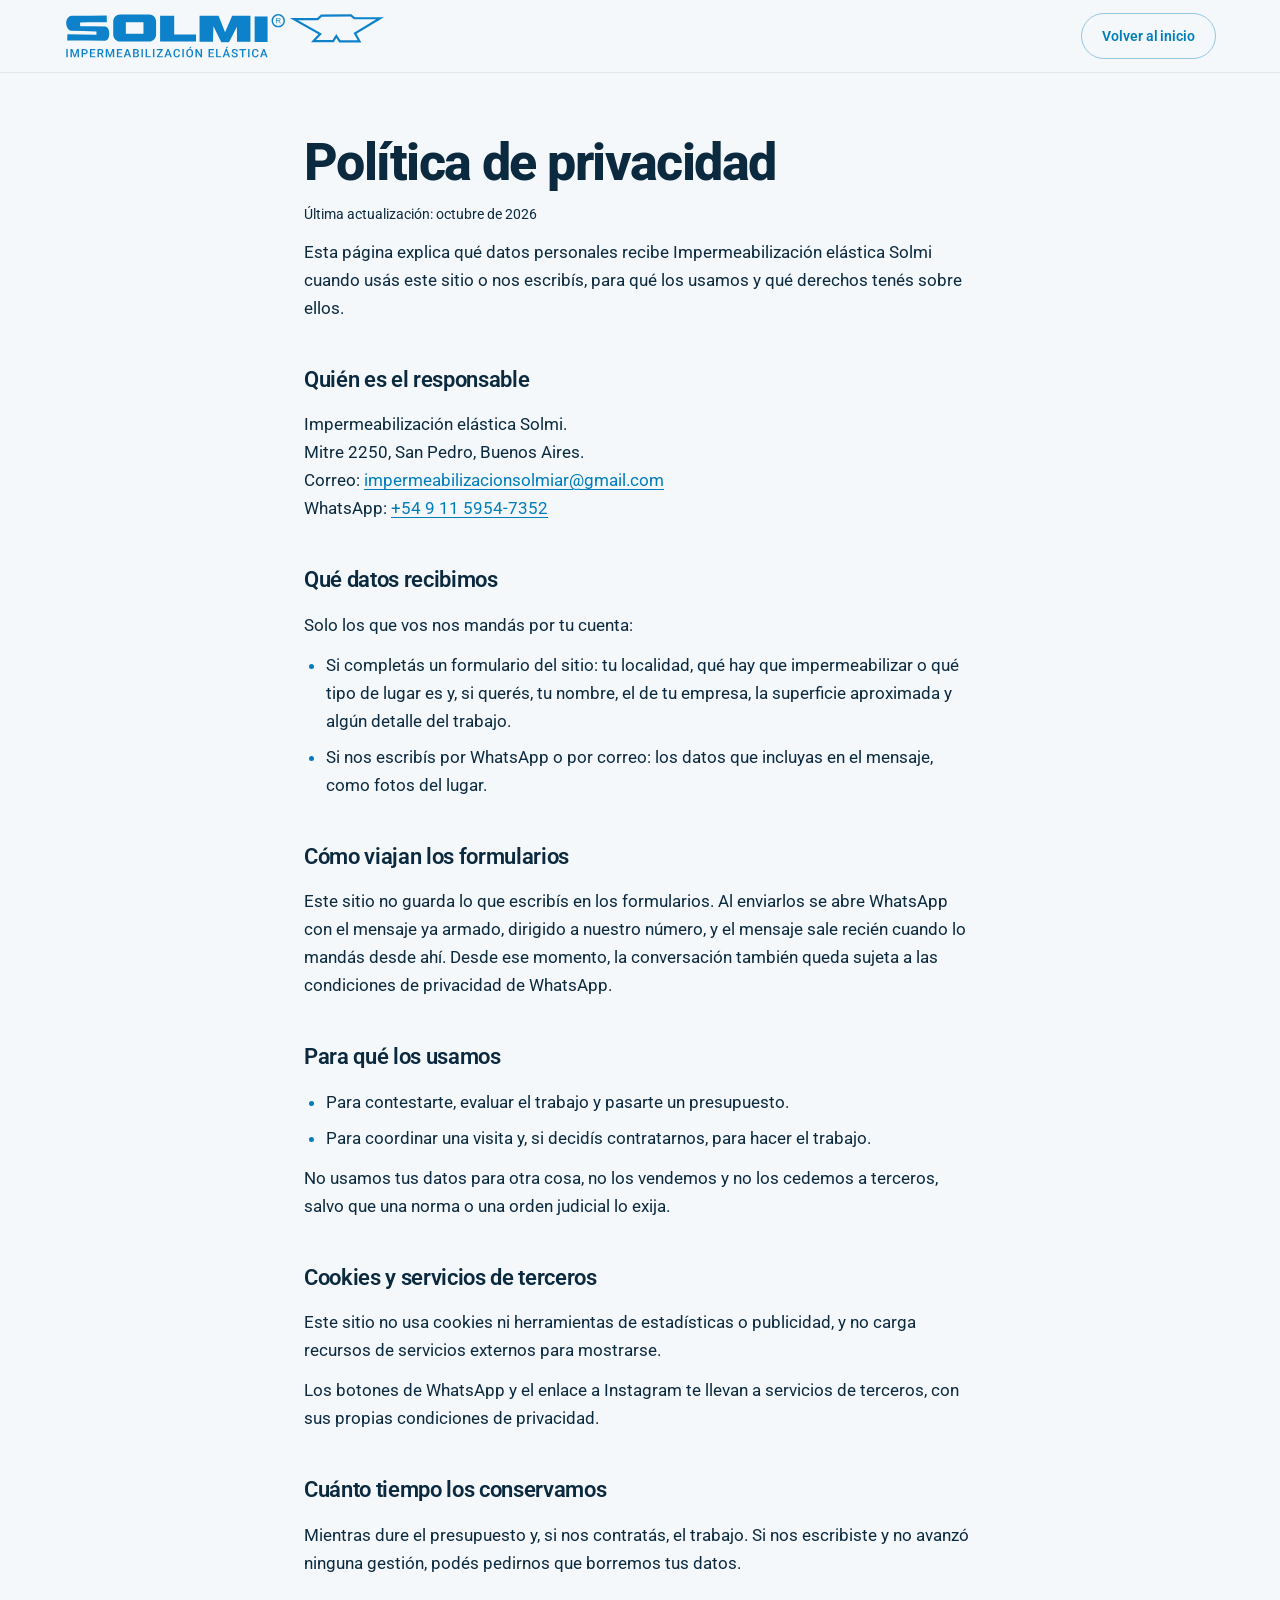
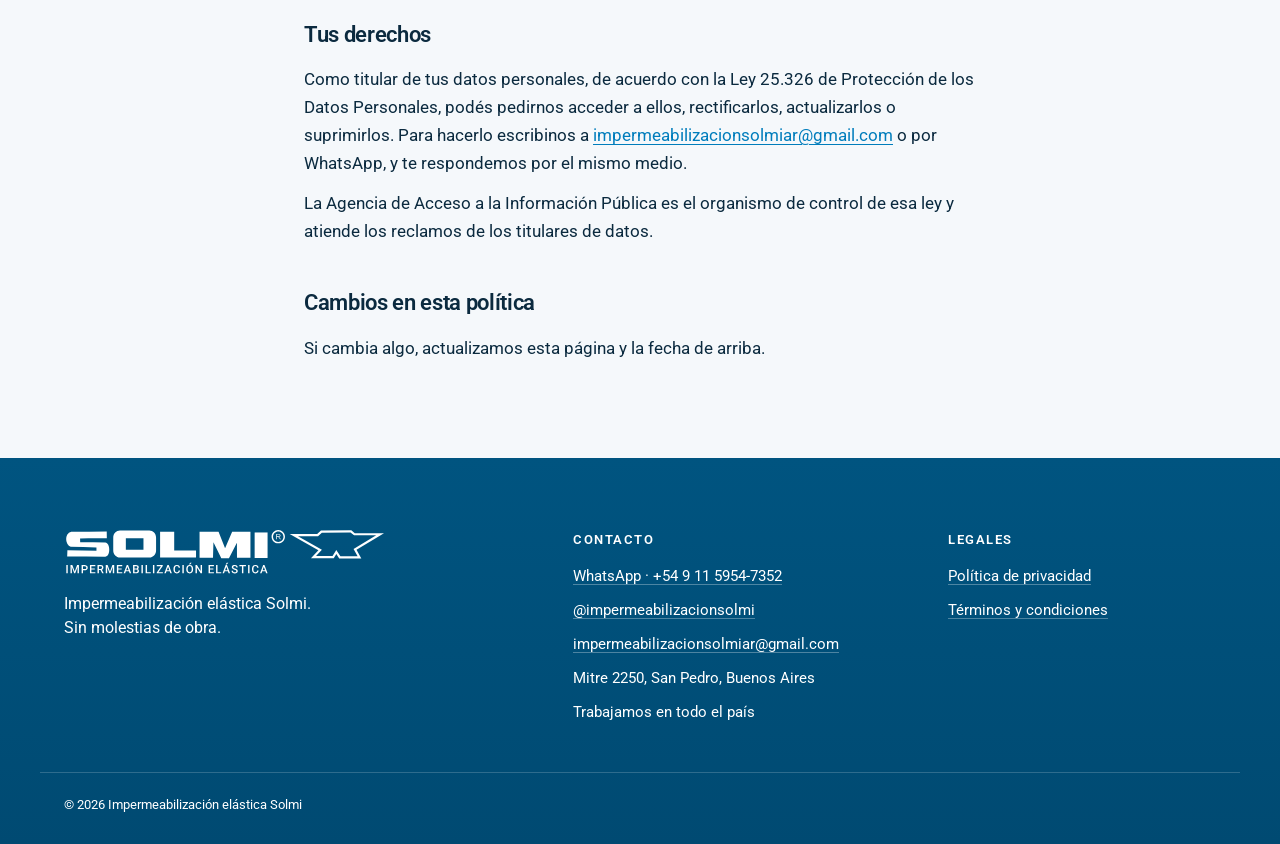
==== politica-de-privacidad/index.html @ 7b016efa "Logo con bajada «Impermeabilización elástica» y +90 «ya confiaron en nosotros» Co-Authored-By: Claud" ====
<!DOCTYPE html>
<html lang="es">
<head>
    <meta charset="UTF-8">
    <meta name="viewport" content="width=device-width, initial-scale=1.0">
    <title>Política de privacidad · Impermeabilización elástica Solmi</title>
    <meta name="robots" content="noindex">
    <meta name="theme-color" content="#007DBC">
    <link rel="icon" href="../assets/img/favicon.svg" type="image/svg+xml">
    <link rel="apple-touch-icon" href="../assets/img/apple-touch-icon.png">
    <link rel="stylesheet" href="../index.css?v=20261014">
    <style>
        .legal-nav { position: sticky; top: 0; z-index: 10; background: rgba(245, 248, 251, 0.92); backdrop-filter: blur(14px); -webkit-backdrop-filter: blur(14px); box-shadow: 0 1px 0 rgba(11, 42, 63, 0.08); }
        .legal-nav .container { display: flex; align-items: center; justify-content: space-between; height: 72px; }
        .legal-nav img { height: 44px; width: auto; }
        .legal { background: var(--blanco); padding: 64px 0 96px; }
        .legal-body { max-width: 720px; color: var(--tinta); font-size: 17px; line-height: 1.65; }
        .legal-body h1 { font-size: clamp(34px, 4.4vw, 52px); font-weight: 800; letter-spacing: -0.03em; line-height: 1.05; color: var(--tinta); }
        .legal-fecha { margin-top: 10px; font-size: 14px; color: var(--tinta); }
        .legal-body h2 { margin-top: 40px; font-size: 22px; font-weight: 600; letter-spacing: -0.015em; color: var(--tinta); }
        .legal-body p, .legal-body ul { margin-top: 12px; }
        .legal-body ul { padding-left: 22px; display: grid; gap: 8px; list-style: disc; }
        .legal-body li::marker { color: var(--azul); }
        .legal-body a { color: var(--azul); text-decoration: underline; text-underline-offset: 3px; }
        @media (max-width: 860px) { .legal-nav .container { height: 64px; } .legal-nav img { height: 36px; } .legal { padding: 40px 0 72px; } .legal-body { font-size: 16px; } }
    </style>
</head>
<body>
    <header class="legal-nav">
        <div class="container">
            <a href="../" aria-label="Volver al inicio"><img src="../assets/img/logo-solmi-bajada.svg" alt="Impermeabilización elástica Solmi" width="1105" height="152"></a>
            <a href="../" class="btn btn-sm btn-line">Volver al inicio</a>
        </div>
    </header>
    <main class="legal">
        <div class="container legal-body">

<h1>Política de privacidad</h1>
<p class="legal-fecha">Última actualización: octubre de 2026</p>
<p>Esta página explica qué datos personales recibe Impermeabilización elástica Solmi cuando usás este sitio o nos escribís, para qué los usamos y qué derechos tenés sobre ellos.</p>

<h2>Quién es el responsable</h2>
<p>Impermeabilización elástica Solmi.<br>Mitre 2250, San Pedro, Buenos Aires.<br>Correo: <a href="mailto:impermeabilizacionsolmiar@gmail.com">impermeabilizacionsolmiar@gmail.com</a><br>WhatsApp: <a href="https://wa.me/5491159547352?text=Hola%2C%20vengo%20de%20la%20web%20de%20Impermeabilizaci%C3%B3n%20el%C3%A1stica%20Solmi." target="_blank" rel="noopener">+54 9 11 5954-7352</a></p>

<h2>Qué datos recibimos</h2>
<p>Solo los que vos nos mandás por tu cuenta:</p>
<ul>
    <li>Si completás un formulario del sitio: tu localidad, qué hay que impermeabilizar o qué tipo de lugar es y, si querés, tu nombre, el de tu empresa, la superficie aproximada y algún detalle del trabajo.</li>
    <li>Si nos escribís por WhatsApp o por correo: los datos que incluyas en el mensaje, como fotos del lugar.</li>
</ul>

<h2>Cómo viajan los formularios</h2>
<p>Este sitio no guarda lo que escribís en los formularios. Al enviarlos se abre WhatsApp con el mensaje ya armado, dirigido a nuestro número, y el mensaje sale recién cuando lo mandás desde ahí. Desde ese momento, la conversación también queda sujeta a las condiciones de privacidad de WhatsApp.</p>

<h2>Para qué los usamos</h2>
<ul>
    <li>Para contestarte, evaluar el trabajo y pasarte un presupuesto.</li>
    <li>Para coordinar una visita y, si decidís contratarnos, para hacer el trabajo.</li>
</ul>
<p>No usamos tus datos para otra cosa, no los vendemos y no los cedemos a terceros, salvo que una norma o una orden judicial lo exija.</p>

<h2>Cookies y servicios de terceros</h2>
<p>Este sitio no usa cookies ni herramientas de estadísticas o publicidad, y no carga recursos de servicios externos para mostrarse.</p>
<p>Los botones de WhatsApp y el enlace a Instagram te llevan a servicios de terceros, con sus propias condiciones de privacidad.</p>

<h2>Cuánto tiempo los conservamos</h2>
<p>Mientras dure el presupuesto y, si nos contratás, el trabajo. Si nos escribiste y no avanzó ninguna gestión, podés pedirnos que borremos tus datos.</p>

<h2>Tus derechos</h2>
<p>Como titular de tus datos personales, de acuerdo con la Ley 25.326 de Protección de los Datos Personales, podés pedirnos acceder a ellos, rectificarlos, actualizarlos o suprimirlos. Para hacerlo escribinos a <a href="mailto:impermeabilizacionsolmiar@gmail.com">impermeabilizacionsolmiar@gmail.com</a> o por WhatsApp, y te respondemos por el mismo medio.</p>
<p>La Agencia de Acceso a la Información Pública es el organismo de control de esa ley y atiende los reclamos de los titulares de datos.</p>

<h2>Cambios en esta política</h2>
<p>Si cambia algo, actualizamos esta página y la fecha de arriba.</p>

        </div>
    </main>
    <!-- PIE -->
    <footer class="foot">
        <div class="container foot-grid">
            <div class="foot-brand">
                <img src="../assets/img/logo-solmi-bajada-blanco.svg" alt="Impermeabilización elástica Solmi" width="1105" height="152">
                <p>Impermeabilización elástica Solmi.<br>Sin molestias de obra.</p>
            </div>
            <div>
                <h3>Contacto</h3>
                <ul>
                    <li><a href="https://wa.me/5491159547352?text=Hola%2C%20vengo%20de%20la%20web%20de%20Impermeabilizaci%C3%B3n%20el%C3%A1stica%20Solmi." target="_blank" rel="noopener">WhatsApp · +54 9 11 5954-7352</a></li>
                    <li><a href="https://www.instagram.com/impermeabilizacionsolmi/" target="_blank" rel="noopener">@impermeabilizacionsolmi</a></li>
                    <li><a href="mailto:impermeabilizacionsolmiar@gmail.com">impermeabilizacionsolmiar@gmail.com</a></li>
                    <li>Mitre 2250, San Pedro, Buenos Aires</li>
                    <li>Trabajamos en todo el país</li>
                </ul>
            </div>
            <div>
                <h3>Legales</h3>
                <ul>
                    <li><a href="../politica-de-privacidad/">Política de privacidad</a></li>
                    <li><a href="../terminos-y-condiciones/">Términos y condiciones</a></li>
                </ul>
            </div>
        </div>
        <div class="container foot-bottom">© 2026 Impermeabilización elástica Solmi</div>
    </footer>
</body>
</html>
---- index.css ----
/* ============================================================
   SOLMI IMPERMEABILIZANTE — Diseño Premium
   ============================================================ */

@font-face {
    font-family: "Roboto";
    src: url("./assets/fonts/roboto-latin-var.woff2") format("woff2");
    font-weight: 100 900;
    font-display: swap;
}

:root {
    /* Marca Solmi (mismos valores que el video de lanzamiento) */
    --azul: #007DBC;
    --azul-oscuro: #005480;
    --azul-hondo: #004A72;
    --tinta: #0B2A3F;
    --tinta-suave: #3D5568;
    --blanco: #F5F8FB;
    --blanco-2: #E3ECF4;
    --celeste: #8CCBEB;

    --ink: #0a1c24;
    --ink-2: #102832;
    --ink-3: #173743;
    --paper: #f0f4f2;
    --paper-2: #e2e8e5;
    --white: #ffffff;
    
    /* Azul corporativo Solmi */
    --accent: #0078C8;
    --accent-dark: #005a96;
    
    --text: #102129;
    --text-soft: #5c6869;
    --text-inv: #f3f7f5;
    --text-inv-soft: rgba(243, 247, 245, 0.68);

    --line: rgba(10, 28, 36, 0.12);
    --line-inv: rgba(243, 247, 245, 0.14);

    --font-display: "Roboto", system-ui, sans-serif;
    --font-body: "Roboto", system-ui, sans-serif;

    --radius-m: 18px;
    --radius-l: 28px;

    /* Layered shadows (Emil Kowalski style) */
    --shadow-soft: 0 4px 6px rgba(0,0,0,0.02), 0 10px 20px rgba(0,0,0,0.04);
    --shadow-hover: 0 8px 15px rgba(0,0,0,0.04), 0 20px 40px rgba(0,0,0,0.08);
    --shadow-accent: 0 8px 16px rgba(0, 120, 200, 0.25), 0 16px 32px rgba(0, 120, 200, 0.15);
    --shadow-accent-hover: 0 12px 24px rgba(0, 120, 200, 0.35), 0 24px 48px rgba(0, 120, 200, 0.25);

    --nav-h: 80px;
    /* Apple-like spring cubic-bezier */
    --ease: cubic-bezier(0.22, 1, 0.36, 1);
    --ease-spring: cubic-bezier(0.32, 0.72, 0, 1);
}

* { box-sizing: border-box; margin: 0; padding: 0; }
html { scroll-behavior: smooth; overflow-x: clip; }
body {
    font-family: var(--font-body);
    background: var(--paper);
    color: var(--tinta);
    line-height: 1.6;
    overflow-x: hidden;
    -webkit-font-smoothing: antialiased;
    -moz-osx-font-smoothing: grayscale;
}

img { display: block; max-width: 100%; }
a { color: inherit; text-decoration: none; }
ul { list-style: none; }

/* Helpers */
.container {
    width: 100%;
    max-width: 1200px;
    margin: 0 auto;
    padding: 0 24px;
}
.section { padding: 140px 0; }

/* Scroll Reveals (Apple/Emil style fade + transform) */
.reveal {
    opacity: 0;
    transform: translateY(30px) scale(0.98);
    transition: opacity 0.8s var(--ease), transform 0.8s var(--ease);
    will-change: opacity, transform;
}
.reveal.is-revealed {
    opacity: 1;
    transform: translateY(0) scale(1);
}

/* Tipografía */

.lead {
    font-size: 1.15rem;
    color: var(--tinta);
    max-width: 60ch;
    margin-top: 20px;
    letter-spacing: -0.01em;
}

/* Botones con micro-interacciones (Emil Style) */
.btn {
    display: inline-flex;
    align-items: center;
    justify-content: center;
    gap: 10px;
    padding: 17px 28px;
    border-radius: 999px;
    font-family: var(--font-body);
    font-weight: 600;
    font-size: 16px;
    letter-spacing: -0.005em;
    white-space: nowrap;
    transition: transform 0.3s var(--ease), box-shadow 0.3s var(--ease), background-color 0.3s, color 0.3s, border-color 0.3s;
    cursor: pointer;
}
.btn:active {
    transform: scale(0.96) translateY(0);
}
.btn svg { width: 20px; height: 20px; }

/* MENÚ */
.nav {
    position: fixed;
    top: 0; left: 0; right: 0;
    height: var(--nav-h);
    display: flex;
    align-items: center;
    z-index: 100;
    color: var(--tinta);
    transition: background-color 0.4s, box-shadow 0.4s;
}
.nav-container { display: flex; justify-content: space-between; align-items: center; }
.brand { display: flex; align-items: center; }
.nav .logo { height: 44px; width: auto; }  /* logo con la bajada «Impermeabilización elástica» (2026-10-14): SOLMI queda del mismo tamaño que antes */
.nav-links { display: flex; gap: 32px; align-items: center; font-weight: 400; font-size: 15px; }
.nav-links a:not(.btn) { color: var(--tinta); transition: color 0.2s; }
.nav-links a:not(.btn):hover { color: var(--azul); }
.btn-sm { padding: 11px 20px; font-size: 14px; }
.nav.scrolled {
    background: rgba(245, 248, 251, 0.86);
    backdrop-filter: saturate(160%) blur(16px);
    -webkit-backdrop-filter: saturate(160%) blur(16px);
    box-shadow: 0 1px 0 rgba(11, 42, 63, 0.08);
}
.burger {
    display: none;
    width: 44px; height: 44px;
    border: 0;
    border-radius: 12px;
    background: var(--white);
    color: var(--tinta);
    box-shadow: 0 4px 14px rgba(0, 40, 70, 0.1);
    align-items: center;
    justify-content: center;
    cursor: pointer;
}
.burger svg { width: 22px; height: 22px; }
.burger path { transition: transform 0.3s var(--ease), opacity 0.2s; transform-origin: 12px 12px; }
.menu-open .burger .l1 { transform: translateY(5px) rotate(45deg); }
.menu-open .burger .l2 { opacity: 0; }
.menu-open .burger .l3 { transform: translateY(-5px) rotate(-45deg); }

/* Botones de marca */
.btn-main {
    background: var(--azul);
    color: var(--white);
    box-shadow: 0 10px 28px rgba(0, 125, 188, 0.32);
}
.btn-main:hover { background: var(--azul-oscuro); transform: translateY(-2px); }
.btn-line {
    border: 1.5px solid rgba(0, 125, 188, 0.4);
    color: var(--azul);
}
.btn-line:hover { border-color: var(--azul); background: rgba(0, 125, 188, 0.06); }
.wa-ico { fill: currentColor; }

/* HERO */
.hero {
    position: relative;
    min-height: 100vh;
    min-height: 100svh;
    display: flex;
    align-items: center;
    overflow: hidden;
    background: radial-gradient(120% 90% at 30% 20%, var(--white) 0%, var(--blanco) 55%, var(--blanco-2) 100%);
    color: var(--tinta);
}
.hero-grid {
    display: grid;
    grid-template-columns: 1.05fr 0.95fr;
    align-items: center;
    gap: 24px;
    padding-top: 110px;
    padding-bottom: 48px;
}

.hero h1 {
    font-family: var(--font-display);
    font-size: clamp(40px, 5.6vw, 82px);
    font-weight: 800;
    line-height: 1;
    letter-spacing: -0.035em;
    margin-top: 20px;
    text-wrap: balance;
}
.hero h1 em { font-style: normal; color: var(--azul); }
.hero-sub {
    font-size: clamp(17px, 1.4vw, 20px);
    line-height: 1.55;
    max-width: 44ch;
    margin-top: 24px;
    color: var(--tinta);
}
.hero-sub strong { color: var(--tinta); }
.hero-ctas { display: flex; gap: 14px; margin-top: 34px; flex-wrap: wrap; }
.btn svg { width: 20px; height: 20px; flex: none; }
.hero-facts {
    display: grid;
    grid-template-columns: repeat(3, auto);
    justify-content: start;
    gap: 40px;
    margin-top: 52px;
}
.hero-facts dt { font-size: 30px; font-weight: 800; letter-spacing: -0.03em; line-height: 1; color: var(--tinta); }
.hero-facts dd { font-size: 14px; line-height: 1.35; margin-top: 8px; max-width: 18ch; color: var(--tinta); }

.hero-visual {
    position: relative;
    height: min(78vh, 720px);
    display: flex;
    align-items: flex-end;
    justify-content: center;
}
.hero-circle {
    position: absolute;
    left: 50%;
    bottom: 4%;
    width: min(88%, 560px);
    aspect-ratio: 1;
    border-radius: 50%;
    transform: translateX(-50%);
    background: radial-gradient(circle at 35% 30%, var(--azul) 0%, var(--azul-oscuro) 80%);
}
.hero-circle::after {
    content: "";
    position: absolute;
    inset: -18px;
    border-radius: 50%;
    border: 2px solid rgba(0, 125, 188, 0.18);
}
.hero-visual img {
    position: relative;
    height: 100%;
    width: auto;
    object-fit: contain;
    filter: drop-shadow(0 24px 30px rgba(0, 50, 80, 0.25));
}
.chip {
    position: absolute;
    z-index: 3;
    display: flex;
    align-items: center;
    gap: 10px;
    padding: 12px 16px;
    border-radius: 16px;
    background: var(--white);
    color: var(--tinta);
    font-size: 14px;
    font-weight: 600;
    white-space: nowrap;
    box-shadow: 0 12px 30px rgba(0, 40, 70, 0.14);
}
.chip i { width: 10px; height: 10px; border-radius: 50%; background: var(--azul); flex: none; }
.chip.c1 { left: 0; top: 30%; }
.chip.c2 { right: 0; top: 52%; }
.chip.c3 { left: 6%; bottom: 14%; }

/* Entrada del hero */
.hero-copy > *, .hero-visual img, .hero-circle, .chip { animation: heroIn 0.9s var(--ease) both; }
.hero-copy > :nth-child(2) { animation-delay: 0.06s; }
.hero-copy > :nth-child(3) { animation-delay: 0.14s; }
.hero-copy > :nth-child(4) { animation-delay: 0.22s; }
.hero-copy > :nth-child(5) { animation-delay: 0.3s; }
.hero-circle { animation-name: circleIn; animation-duration: 1.1s; }
.hero-visual img { animation-delay: 0.12s; }
@media (max-width: 860px) { .hero-visual img { animation-name: heroInCentered; } }
@keyframes heroInCentered { from { opacity: 0; transform: translate(-50%, 18px); } }
.chip.c1 { animation-delay: 0.5s; }
.chip.c2 { animation-delay: 0.62s; }
.chip.c3 { animation-delay: 0.74s; }
@keyframes heroIn { from { opacity: 0; transform: translateY(18px); } }
@keyframes circleIn { from { opacity: 0; transform: translateX(-50%) scale(0.9); } }

@media (max-width: 860px) {
    :root { --nav-h: 68px; }
    .container { padding: 0 20px; }
    .nav .logo { height: 36px; }
    .burger { display: flex; }
    .nav-links {
        position: absolute;
        top: calc(100% + 8px);
        left: 12px; right: 12px;
        flex-direction: column;
        align-items: stretch;
        gap: 4px;
        padding: 12px;
        border-radius: 20px;
        background: var(--white);
        box-shadow: 0 20px 50px rgba(0, 40, 70, 0.18);
        font-size: 17px;
        opacity: 0;
        transform: translateY(-8px);
        pointer-events: none;
        transition: opacity 0.25s var(--ease), transform 0.25s var(--ease);
    }
    .nav-links a:not(.btn) { padding: 14px 12px; border-radius: 12px; color: var(--tinta); }
    .nav-links .btn { margin-top: 6px; padding: 16px; font-size: 16px; }
    .menu-open .nav-links { opacity: 1; transform: none; pointer-events: auto; }

    .hero-grid { grid-template-columns: 1fr; gap: 0; padding-top: 80px; padding-bottom: 32px; }
    .hero-visual { order: -1; height: 242px; margin-bottom: 4px; overflow: hidden; }
    .hero-circle { width: 222px; bottom: 0; }
    /* En el celular, de la cintura para arriba: más grande y con fundido abajo */
    .hero-visual img {
        position: absolute;
        top: 4px;
        left: 50%;
        height: 500px;
        transform: translateX(-50%);
        -webkit-mask-image: linear-gradient(to bottom, #000 78%, transparent 100%);
        mask-image: linear-gradient(to bottom, #000 78%, transparent 100%);
    }
    .chip { font-size: 12px; padding: 9px 12px; gap: 8px; }
    .chip i { width: 8px; height: 8px; }
    .chip.c1 { left: 0; top: 62%; }
    .chip.c2 { right: 0; top: 34%; }
    .chip.c3 { display: none; }

    .hero h1 { font-size: 34px; margin-top: 12px; }
    .hero-sub { font-size: 16px; margin-top: 16px; }
    .hero-ctas { margin-top: 20px; gap: 10px; }
    .hero-ctas .btn { width: 100%; padding: 16px 20px; }
    .hero-facts { grid-template-columns: repeat(3, 1fr); gap: 14px; margin-top: 24px; }
    .hero-facts dt { font-size: 21px; }
    .hero-facts dd { font-size: 12.5px; }
}

@media (prefers-reduced-motion: reduce) {
    .hero-copy > *, .hero-visual img, .hero-circle, .chip { animation: none; }
    html { scroll-behavior: auto; }
}

/* FRANJA */
.marquee {
    background: linear-gradient(90deg, var(--azul) 0%, var(--azul-oscuro) 100%);
    color: var(--white);
    padding: 16px 0;
    overflow: hidden;
    position: relative;
    z-index: 2;
}
.marquee-track {
    display: flex;
    width: max-content;
    animation: scroll 36s linear infinite;
}
.marquee-track span {
    font-weight: 600;
    font-size: 15px;
    text-transform: uppercase;
    letter-spacing: 0.1em;
    padding: 0 28px;
    display: flex;
    align-items: center;
    white-space: nowrap;
}
.marquee-track span::after {
    content: '';
    display: inline-block;
    width: 6px; height: 6px;
    background: var(--celeste);
    border-radius: 50%;
    margin-left: 56px;
}
@keyframes scroll { to { transform: translateX(-50%); } }

/* CÓMO FUNCIONA */
.how { background: var(--white); padding: 120px 0; }
.how-head { max-width: 760px; }
.how-title {
    font-size: clamp(32px, 4vw, 56px);
    font-weight: 800;
    line-height: 1.04;
    letter-spacing: -0.03em;
    margin-top: 18px;
    color: var(--tinta);
    text-wrap: balance;
}
.how-title em { font-style: normal; color: var(--azul); }
.how .lead { color: var(--tinta); }

.how-video {
    position: relative;
    margin-top: 48px;
    border-radius: 28px;
    overflow: hidden;
    background: var(--blanco-2);
    box-shadow: 0 30px 70px rgba(0, 50, 90, 0.16), 0 0 0 1px rgba(11, 42, 63, 0.06);
    aspect-ratio: 16 / 9;
}
.how-video video { display: block; width: 100%; height: 100%; object-fit: cover; }
.how-play {
    position: absolute;
    inset: 0;
    display: flex;
    align-items: flex-end;
    justify-content: flex-start;
    gap: 16px;
    padding: 28px;
    border: 0;
    background: linear-gradient(180deg, rgba(0, 84, 128, 0) 55%, rgba(0, 74, 114, 0.55) 100%);
    color: var(--white);
    font: inherit;
    text-align: left;
    cursor: pointer;
}
.how-play[hidden] { display: none; }
.how-play-btn {
    width: 72px; height: 72px;
    border-radius: 50%;
    display: grid;
    place-items: center;
    background: var(--azul);
    box-shadow: 0 12px 30px rgba(0, 60, 100, 0.35);
    transition: transform 0.3s var(--ease), background-color 0.3s;
}
.how-play-btn svg { width: 28px; height: 28px; fill: var(--white); margin-left: 3px; }
.how-play:hover .how-play-btn { transform: scale(1.06); background: var(--azul-oscuro); }
.how-play:focus-visible .how-play-btn { outline: 3px solid var(--white); outline-offset: 3px; }
.how-play-txt b { display: block; font-size: 20px; font-weight: 600; }
.how-play-txt span { display: block; font-size: 14px; opacity: 1; margin-top: 2px; }

.how-steps {
    list-style: none;
    display: grid;
    grid-template-columns: repeat(3, 1fr);
    gap: 40px;
    margin-top: 56px;
}
.how-steps li { padding-top: 22px; border-top: 2px solid var(--azul); }
.how-num { display: block; font-size: 15px; font-weight: 600; color: var(--tinta); font-variant-numeric: tabular-nums; }
.how-steps b { display: block; margin-top: 10px; font-size: 22px; font-weight: 800; letter-spacing: -0.02em; color: var(--tinta); }
.how-steps p { margin-top: 8px; font-size: 16px; line-height: 1.55; font-weight: 400; color: var(--tinta); max-width: 34ch; }
.how-sin { margin-top: 48px; font-size: 17px; line-height: 1.55; font-weight: 400; color: var(--tinta); }
.how-sin strong { font-weight: 600; }

@media (max-width: 860px) {
    .marquee { padding: 13px 0; }
    .marquee-track span { font-size: 13px; padding: 0 20px; }
    .marquee-track span::after { margin-left: 40px; }
    .how { padding: 80px 0; }
    .how-video { margin-top: 32px; border-radius: 18px; }
    .how-play { padding: 14px; gap: 12px; }
    .how-play-btn { width: 52px; height: 52px; }
    .how-play-btn svg { width: 22px; height: 22px; }
    .how-play-txt b { font-size: 16px; }
    .how-play-txt span { font-size: 12.5px; }
    .how-steps { grid-template-columns: 1fr; gap: 28px; margin-top: 40px; }
    .how-steps li { padding-top: 16px; }
    .how-steps b { font-size: 20px; }
    .how-sin { margin-top: 36px; }
}

@media (prefers-reduced-motion: reduce) {
    .marquee-track { animation: none; }
}

/* QUÉ HACEMOS (como la pág. 2 de la carpeta: azul, filas con nombre y descripción) */
.what {
    background: radial-gradient(110% 120% at 12% 0%, #0A93D6 0%, var(--azul) 40%, var(--azul-oscuro) 100%);
    color: var(--white);
}

.what-head { max-width: 820px; }
.what-title {
    font-size: clamp(32px, 4vw, 56px);
    font-weight: 800;
    line-height: 1.04;
    letter-spacing: -0.03em;
    margin-top: 18px;
    text-wrap: balance;
}
.what-lead {
    font-size: clamp(17px, 1.4vw, 20px);
    line-height: 1.55;
    max-width: 52ch;
    margin-top: 22px;
    color: var(--white);
}
.what-list { list-style: none; margin-top: 56px; border-bottom: 1px solid rgba(255, 255, 255, 0.28); }
.what-row {
    display: grid;
    grid-template-columns: 64px minmax(0, 0.9fr) minmax(0, 1.3fr);
    align-items: baseline;
    gap: 24px;
    padding: 28px 0;
    border-top: 1px solid rgba(255, 255, 255, 0.28);
}
.what-num { font-size: 15px; font-weight: 600; letter-spacing: 0.06em; color: var(--white); }
.what-row h3 { font-size: clamp(22px, 2.1vw, 30px); font-weight: 600; letter-spacing: -0.02em; line-height: 1.15; }
.what-row p { font-size: 17px; line-height: 1.55; color: var(--white); max-width: 52ch; }

.what-cta {
    margin-top: 48px;
    display: flex;
    align-items: center;
    justify-content: space-between;
    gap: 24px;
    flex-wrap: wrap;
}
.what-cta p { font-size: 18px; color: var(--white); }
.what-cta strong { color: var(--white); }
.btn-white {
    background: var(--white);
    color: var(--azul);
    box-shadow: 0 10px 28px rgba(0, 40, 70, 0.25);
}
.btn-white:hover { transform: translateY(-2px); background: var(--blanco); }

@media (max-width: 860px) {
    .what { padding: 80px 0; }
    .what-list { margin-top: 36px; }
    .what-row { grid-template-columns: 40px 1fr; gap: 6px 12px; padding: 22px 0; }
    .what-row p { grid-column: 2; font-size: 16px; }
    .what-cta { margin-top: 36px; }
    .what-cta .btn { width: 100%; }
}

/* HOGARES E INDUSTRIAS */
.segs { background: var(--white); }
.segs-title {
    font-size: clamp(30px, 3.6vw, 50px);
    font-weight: 800;
    line-height: 1.05;
    letter-spacing: -0.03em;
    margin-top: 18px;
    color: var(--tinta);
    max-width: 26ch;
    text-wrap: balance;
}
.segs-grid {
    display: grid;
    grid-template-columns: repeat(2, minmax(0, 1fr));
    gap: 24px;
    margin-top: 48px;
}
.seg {
    position: relative;
    min-height: 540px;
    border-radius: 28px;
    overflow: hidden;
    display: flex;
    align-items: flex-end;
    color: var(--white);
    box-shadow: 0 24px 60px rgba(0, 50, 90, 0.14);
}
.seg img {
    position: absolute;
    inset: 0;
    width: 100%;
    height: 100%;
    object-fit: cover;
    transition: transform 0.8s var(--ease);
}
.seg:hover img { transform: scale(1.04); }
.seg::before {
    content: "";
    position: absolute;
    inset: 0;
    z-index: 1;
    background: linear-gradient(180deg, rgba(0, 84, 128, 0) 25%, rgba(0, 84, 128, 0.72) 58%, rgba(0, 74, 114, 0.96) 100%);
}
.seg-body { position: relative; z-index: 2; padding: 32px; width: 100%; }
.seg-kicker { font-size: 13px; font-weight: 600; letter-spacing: 0.12em; text-transform: uppercase; color: var(--white); }
.seg h3 { font-size: clamp(28px, 2.8vw, 38px); font-weight: 800; letter-spacing: -0.025em; line-height: 1.05; margin-top: 8px; }
.seg ul { list-style: none; margin: 18px 0 26px; display: grid; gap: 8px; }
.seg li { display: flex; gap: 10px; align-items: baseline; font-size: 17px; line-height: 1.4; color: var(--white); }
.seg li::before { content: "✓"; font-weight: 600; color: var(--white); }

@media (max-width: 860px) {
    .segs { padding: 80px 0; }
    .segs-grid { grid-template-columns: 1fr; gap: 16px; margin-top: 32px; }
    .seg { min-height: 460px; border-radius: 22px; }
    .seg-body { padding: 22px; }
    .seg li { font-size: 16px; }
    .seg .btn { width: 100%; }
}

/* CONFÍAN EN SOLMI (pág. 3 de la carpeta, sin el fondo negro) */
.trust { background: var(--blanco); color: var(--tinta); }
.trust-big {
    display: grid;
    grid-template-columns: auto minmax(0, 1fr);
    align-items: center;
    gap: 48px;
    margin-top: 20px;
}
.trust-num {
    font-size: clamp(110px, 15vw, 220px);
    font-weight: 800;
    letter-spacing: -0.06em;
    line-height: 0.9;
    color: var(--azul);
}
.trust-big p {
    font-size: clamp(24px, 2.8vw, 40px);
    font-weight: 400;
    line-height: 1.15;
    letter-spacing: -0.02em;
    max-width: 18ch;
}
.ticker {
    margin-top: 48px;
    margin-left: calc(50% - 50vw);
    margin-right: calc(50% - 50vw);
    overflow: hidden;
    -webkit-mask-image: linear-gradient(90deg, transparent, #000 6%, #000 94%, transparent);
    mask-image: linear-gradient(90deg, transparent, #000 6%, #000 94%, transparent);
}
.ticker + .ticker { margin-top: 18px; }
.ticker-track {
    list-style: none;
    display: flex;
    width: max-content;
    animation: tickerMove var(--dur, 40s) linear infinite;
}
.ticker-rev { animation-direction: reverse; }
.ticker:hover .ticker-track { animation-play-state: paused; }
.ticker-track li { display: flex; align-items: center; white-space: nowrap; }
.ticker-track li::after {
    content: "";
    width: 7px; height: 7px;
    border-radius: 50%;
    background: var(--celeste);
    margin: 0 28px;
}
.ticker-lg { padding: 22px 0; border-top: 1px solid rgba(11, 42, 63, 0.14); border-bottom: 1px solid rgba(11, 42, 63, 0.14); }
.ticker-lg li { font-size: clamp(22px, 2.4vw, 34px); font-weight: 600; letter-spacing: -0.02em; color: var(--tinta); }
.ticker-sm li { font-size: 16px; color: var(--tinta); }
.ticker-sm li::after { width: 4px; height: 4px; margin: 0 18px; background: rgba(11, 42, 63, 0.3); }
@keyframes tickerMove { to { transform: translateX(-50%); } }

@media (prefers-reduced-motion: reduce) {
    .ticker-track { animation: none; }
}

/* OBRAS (pág. 4 de la carpeta) */
.works { background: var(--white); }
.works-title {
    font-size: clamp(32px, 4vw, 56px);
    font-weight: 800;
    line-height: 1.04;
    letter-spacing: -0.03em;
    margin-top: 18px;
    color: var(--tinta);
}
.works-grid {
    display: grid;
    grid-template-columns: repeat(3, minmax(0, 1fr));
    gap: 32px 24px;
    margin-top: 48px;
}
.works-grid img {
    width: 100%;
    height: auto;
    aspect-ratio: 4 / 3;
    object-fit: cover;
    border-radius: 18px;
}
.works-grid figure:first-child img { box-shadow: -10px 10px 0 -2px var(--azul); }
.works-grid figcaption { margin-top: 12px; font-size: 15px; font-weight: 400; color: var(--tinta); }

@media (max-width: 860px) {
    .trust, .works { padding: 80px 0; }
    .trust-big { grid-template-columns: 1fr; gap: 12px; }
    .ticker { margin-top: 32px; }
    .ticker-lg { padding: 16px 0; }
    .ticker-sm li { font-size: 14px; }
    .works-grid { grid-template-columns: repeat(2, minmax(0, 1fr)); gap: 20px 12px; margin-top: 32px; }
    .works-grid img { border-radius: 14px; }
    .works-grid figure:first-child img { box-shadow: -6px 6px 0 -1px var(--azul); }
    .works-grid figcaption { font-size: 13px; margin-top: 8px; }
}

/* CONTACTO (versión A) */
.cf-group { display: flex; flex-direction: column; gap: 8px; }
.cf-group label { font-size: 14px; font-weight: 600; color: var(--tinta); }
.cf-group label small { font-weight: 400; color: var(--tinta); }
.cf-group input, .cf-group textarea {
    padding: 15px 16px;
    border-radius: 14px;
    border: 1.5px solid #D5E0EA;
    background: var(--white);
    font: 400 16px/1.4 "Roboto", system-ui, sans-serif;
    color: var(--tinta);
    transition: border-color 0.2s, box-shadow 0.2s;
}
.cf-group input:focus, .cf-group textarea:focus { outline: none; border-color: var(--azul); box-shadow: 0 0 0 4px rgba(0, 125, 188, 0.14); }
.cf-group input:user-invalid { border-color: #C2410C; }
.cf-submit { width: 100%; border: 0; }
.cf-note { margin-top: 14px; font-size: 13px; color: var(--tinta); text-align: center; }

/* ───────── A · el original de Antigravity, adaptado ───────── */
.ca { display: grid; grid-template-columns: 1fr 1fr; }
.ca-left {
    padding: 110px 6%;
    background: radial-gradient(120% 120% at 10% 0%, #0A93D6 0%, var(--azul) 40%, var(--azul-oscuro) 100%);
    color: var(--white);
    display: flex;
    justify-content: center;
}
.ca-left-in { max-width: 500px; width: 100%; }
.ca-left h2 { font-size: clamp(36px, 4.2vw, 60px); font-weight: 800; line-height: 1.02; letter-spacing: -0.03em; margin-top: 18px; }
.ca-left p { font-size: 18px; line-height: 1.55; color: var(--white); margin-top: 18px; max-width: 40ch; }
.ca-wa {
    display: flex; align-items: center; gap: 16px;
    margin-top: 32px; padding: 16px 22px;
    background: var(--white); color: var(--tinta);
    border-radius: 22px; box-shadow: 0 16px 40px rgba(0, 40, 70, 0.25);
    transition: transform 0.3s var(--ease);
}
.ca-wa:hover { transform: translateY(-3px); }
.ca-wa .ic { width: 48px; height: 48px; border-radius: 14px; background: #25D366; color: #fff; display: grid; place-items: center; flex: none; }
.ca-wa .ic svg { width: 26px; height: 26px; }
.ca-wa b { display: block; font-size: 21px; font-weight: 800; letter-spacing: -0.01em; }
.ca-wa span { font-size: 14px; color: var(--tinta); }
.ca-wa .arrow { margin-left: auto; color: var(--azul); font-size: 22px; font-weight: 600; }
.ca-cards { display: grid; grid-template-columns: 1fr 1fr; gap: 12px; margin-top: 14px; }
.ca-card { display: flex; align-items: center; gap: 12px; padding: 14px 16px; border-radius: 18px; background: rgba(255, 255, 255, 0.12); border: 1px solid rgba(255, 255, 255, 0.22); }
.ca-card .ic { width: 38px; height: 38px; border-radius: 11px; background: rgba(255, 255, 255, 0.18); display: grid; place-items: center; flex: none; }
.ca-card .ic svg { width: 20px; height: 20px; }
.ca-card b { display: block; font-size: 15px; }
.ca-card span { font-size: 13px; color: var(--white); }
.ca-right { padding: 110px 6%; background: var(--blanco); display: flex; align-items: center; justify-content: center; }
.ca-form { width: 100%; max-width: 560px; background: var(--white); border-radius: 28px; padding: 40px; box-shadow: 0 24px 60px rgba(0, 50, 90, 0.1); display: grid; gap: 18px; }
.ca-form .hint { font-size: 15px; color: var(--tinta); }
.ca-form .row2 { display: grid; grid-template-columns: 1fr 1fr; gap: 16px; }

@media (max-width: 860px) {
    .ca { grid-template-columns: 1fr; }
    .ca-left, .ca-right { padding: 72px 20px; }
    .ca-cards { grid-template-columns: 1fr; }
    .ca-form { padding: 24px; border-radius: 22px; }
    .ca-form .row2 { grid-template-columns: 1fr; }
}

/* ═════ ANIMACIONES DE SCROLL ═════ */
.scroll-bar {
    position: fixed;
    top: 0; left: 0; right: 0;
    height: 3px;
    z-index: 200;
    background: linear-gradient(90deg, var(--celeste), var(--azul));
    transform-origin: 0 50%;
    transform: scaleX(0);
    pointer-events: none;
}
/* grupos: cada hijo entra con un pequeño retraso */
[data-stagger] > * {
    opacity: 0;
    transform: translateY(28px);
    transition: opacity 0.7s var(--ease), transform 0.9s var(--ease);
    transition-delay: calc(var(--i, 0) * 90ms);
}
[data-stagger].is-revealed > * { opacity: 1; transform: none; }
/* el video entra creciendo */
.reveal.reveal-zoom { transform: translateY(40px) scale(0.92); transition: opacity 0.9s var(--ease), transform 1.1s var(--ease); }
.reveal.reveal-zoom.is-revealed { transform: none; }
/* las fotos de obras se destapan */
.works-grid img { clip-path: inset(10% 10% 10% 10% round 18px); transition: clip-path 1.1s var(--ease); transition-delay: calc(var(--i, 0) * 90ms + 0.1s); }
.works-grid.is-revealed img { clip-path: inset(0 round 18px); }
/* los títulos de sección suben un poco más */
.how-title, .what-title, .segs-title, .works-title { transition: letter-spacing 1.2s var(--ease); }
/* hero: el parallax se aplica con translate desde el script */
.hero-visual, .hero-copy { will-change: translate; }

/* ═════ QUÉ HACEMOS: cada servicio se pinta al pasar el cursor ═════ */
.what-row { position: relative; }
.what-row::before {
    content: "";
    position: absolute;
    inset: 6px -20px;
    border-radius: 18px;
    background: var(--white);
    box-shadow: 0 18px 40px rgba(0, 40, 70, 0.25);
    transform: scaleX(0);
    transform-origin: 0 50%;
    transition: transform 0.45s var(--ease);
}
.what-row > * { position: relative; z-index: 1; transition: color 0.3s, transform 0.45s var(--ease); }
.what-row.is-on::before { transform: scaleX(1); }
.what-row.is-on h3 { color: var(--tinta); transform: translateX(6px); }
.what-row.is-on p { color: var(--tinta); }
.what-row.is-on .what-num { color: var(--tinta); }
/* en compu: luz que sigue al cursor (de «Spotlight», React Bits / 21st) */
@media (hover: hover) {
    .what-row::after {
        content: "";
        position: absolute;
        inset: 6px -20px;
        border-radius: 18px;
        background: radial-gradient(260px circle at var(--mx, 50%) var(--my, 50%), rgba(255, 255, 255, 0.28), rgba(255, 255, 255, 0.06) 60%);
        box-shadow: inset 0 0 0 1px rgba(255, 255, 255, 0.25);
        opacity: 0;
        pointer-events: none;
        transition: opacity 0.3s;
    }
    .what-row:hover::after { opacity: 1; }
    .what-row:hover h3 { transform: translateX(6px); }
    .what-row:hover p { color: var(--white); }
    .what-row:hover .what-num { color: var(--white); }
}

/* ═════ HOGARES E INDUSTRIAS: tarjetas que abren formulario ═════ */
.seg { cursor: pointer; transition: opacity 0.7s var(--ease) calc(var(--i, 0) * 90ms), transform 0.6s var(--ease), box-shadow 0.4s var(--ease); }
.seg:hover { transform: translateY(-4px); box-shadow: 0 30px 70px rgba(0, 50, 90, 0.22); }
.seg:focus-visible { outline: 3px solid var(--azul); outline-offset: 4px; }

.seg-dlg {
    width: min(600px, calc(100% - 32px));
    max-height: min(88vh, 860px);
    margin: auto;
    padding: 36px;
    border: 0;
    border-radius: 28px;
    background: var(--white);
    color: var(--tinta);
    box-shadow: 0 40px 100px rgba(0, 30, 60, 0.35);
    overflow-y: auto;
}
.seg-dlg[open] { animation: dlgIn 0.35s var(--ease); }
.seg-dlg::backdrop { background: rgba(0, 40, 70, 0.45); backdrop-filter: blur(4px); }
@keyframes dlgIn { from { opacity: 0; transform: translateY(24px) scale(0.98); } }
.seg-dlg .seg-kicker { color: var(--tinta); }
.seg-dlg h3 { font-size: 30px; font-weight: 800; letter-spacing: -0.025em; margin-top: 6px; }
.dlg-txt { margin-top: 12px; font-size: 16px; line-height: 1.55; color: var(--tinta); }
.dlg-txt strong { color: var(--tinta); }
.dlg-sub { margin-top: 18px; font-size: 13px; font-weight: 600; letter-spacing: 0.1em; text-transform: uppercase; color: var(--tinta); }
.dlg-zonas { list-style: none; display: flex; flex-wrap: wrap; gap: 6px; margin-top: 10px; }
.dlg-zonas li { padding: 6px 12px; border-radius: 999px; background: #EAF4FB; color: var(--tinta); font-size: 13.5px; font-weight: 400; }
.dlg-x {
    position: sticky;
    top: 0;
    float: right;
    width: 40px; height: 40px;
    margin: -12px -12px 0 0;
    border: 0;
    border-radius: 50%;
    background: var(--blanco);
    color: var(--tinta);
    font-size: 24px;
    line-height: 1;
    cursor: pointer;
}
.dlg-x:hover { background: var(--blanco-2); }
.dlg-form { display: grid; gap: 18px; margin-top: 24px; padding-top: 22px; border-top: 1px solid rgba(11, 42, 63, 0.1); }
.dlg-form fieldset { border: 0; padding: 0; margin: 0; }
.dlg-form legend { font-size: 14px; font-weight: 600; color: var(--tinta); margin-bottom: 8px; padding: 0; }
.cf-row { display: grid; grid-template-columns: 1fr 1fr; gap: 16px; }
.dlg-form select {
    padding: 15px 16px;
    border-radius: 14px;
    border: 1.5px solid #D5E0EA;
    background: var(--white);
    font: 400 16px/1.4 "Roboto", system-ui, sans-serif;
    color: var(--tinta);
}
.dlg-form select:focus { outline: none; border-color: var(--azul); box-shadow: 0 0 0 4px rgba(0, 125, 188, 0.14); }
.chips { display: flex; flex-wrap: wrap; gap: 8px; }
.chip-opt input { position: absolute; opacity: 0; pointer-events: none; }
.chip-opt span {
    display: inline-block;
    padding: 10px 16px;
    border-radius: 999px;
    border: 1.5px solid #D5E0EA;
    font-size: 15px;
    font-weight: 400;
    color: var(--tinta);
    cursor: pointer;
    transition: background-color 0.2s, border-color 0.2s, color 0.2s;
}
.chip-opt span:hover { border-color: var(--azul); }
.chip-opt input:checked + span { background: var(--azul); border-color: var(--azul); color: var(--white); }
.chip-opt input:focus-visible + span { outline: 3px solid rgba(0, 125, 188, 0.35); outline-offset: 2px; }

@media (max-width: 860px) {
    .what-row::before { inset: 4px -12px; border-radius: 14px; }
    .seg-dlg {
        width: 100%;
        max-width: none;
        max-height: 92vh;
        margin: auto 0 0;
        padding: 26px 20px 28px;
        border-radius: 24px 24px 0 0;
    }
    .seg-dlg[open] { animation: sheetIn 0.4s var(--ease); }
    @keyframes sheetIn { from { transform: translateY(100%); } }
    .seg-dlg h3 { font-size: 25px; }
    .cf-row { grid-template-columns: 1fr; }
}

@media (prefers-reduced-motion: reduce) {
    [data-stagger] > *, .reveal.reveal-zoom, .works-grid img { transition: none; opacity: 1; transform: none; clip-path: none; }
    .seg-dlg[open] { animation: none; }
}

/* ═════ HERO: etiquetas con brillo y borde que gira (de «Glare Hover» y «Star Border», React Bits) ═════ */
.chip { isolation: isolate; cursor: default; transition: transform 0.35s var(--ease); }
.chip > * { position: relative; }
.chip::before {
    content: "";
    position: absolute;
    inset: -2px;
    z-index: -2;
    border-radius: 18px;
    background: conic-gradient(from var(--ang, 0deg), transparent 0 60%, var(--celeste), var(--azul), transparent 90%);
    opacity: 0;
    transition: opacity 0.3s;
    animation: girar 2.4s linear infinite;
}
.chip::after {
    content: "";
    position: absolute;
    inset: 2px;
    z-index: -1;
    border-radius: 14px;
    background:
        linear-gradient(115deg, transparent 35%, rgba(140, 203, 235, 0.55) 50%, transparent 65%) no-repeat -160% 0 / 200% 100%,
        var(--white);
    transition: background-position 0.8s var(--ease);
}
.chip:hover { transform: translateY(-3px); }
.chip:hover::before { opacity: 1; }
.chip:hover::after { background-position: 160% 0, 0 0; }
@property --ang { syntax: "<angle>"; inherits: false; initial-value: 0deg; }
@keyframes girar { to { --ang: 360deg; } }
/* segunda línea que aparece al pasar el cursor */
.chip-txt { display: flex; flex-direction: column; }
.chip-more {
    display: grid;
    grid-template-rows: 0fr;
    opacity: 0;
    font-size: 12.5px;
    font-weight: 400;
    color: var(--tinta);
    transition: grid-template-rows 0.35s var(--ease), opacity 0.25s;
}
.chip-more > span { overflow: hidden; padding-top: 2px; }
.chip:hover .chip-more { grid-template-rows: 1fr; opacity: 1; }
@media (hover: none) { .chip-more { display: none; } }
@media (prefers-reduced-motion: reduce) { .chip::before { animation: none; } }

/* sin etiqueta arriba: el título arranca pegado */
.how-head > h2:first-child, .what-head > h2:first-child, .reveal > h2:first-child, .ca-left-in > h2:first-child { margin-top: 0; }
.trust > .container > .trust-big:first-child { margin-top: 0; }

/* ═════ PIE ═════ */
.foot {
    background: linear-gradient(180deg, var(--azul-oscuro) 0%, var(--azul-hondo) 100%);
    color: var(--white);
    padding: 72px 0 28px;
}
.foot-grid { display: grid; grid-template-columns: 1.4fr 1fr 0.8fr; gap: 40px; }
.foot-brand img { width: 320px; max-width: 100%; height: auto; }
.foot-brand p { margin-top: 18px; font-size: 16px; line-height: 1.5; }
.foot h3 { font-size: 13px; font-weight: 600; letter-spacing: 0.12em; text-transform: uppercase; color: var(--white); }
.foot ul { list-style: none; margin-top: 14px; display: grid; gap: 10px; font-size: 15px; }
.foot a { color: var(--white); text-decoration: underline; text-decoration-color: rgba(255, 255, 255, 0.3); text-underline-offset: 3px; transition: text-decoration-color 0.2s; }
.foot a:hover { text-decoration-color: var(--white); }
.foot-bottom { margin-top: 48px; padding-top: 22px; border-top: 1px solid rgba(255, 255, 255, 0.18); font-size: 13px; color: var(--white); }
@media (max-width: 860px) {
    .foot { padding: 56px 0 24px; }
    .foot-grid { grid-template-columns: 1fr; gap: 28px; }
}

.hero-copy > h1:first-child { margin-top: 0; }

/* negritas dentro del texto: 600 (texto en 400, salta el 500) */
b, strong { font-weight: 600; }
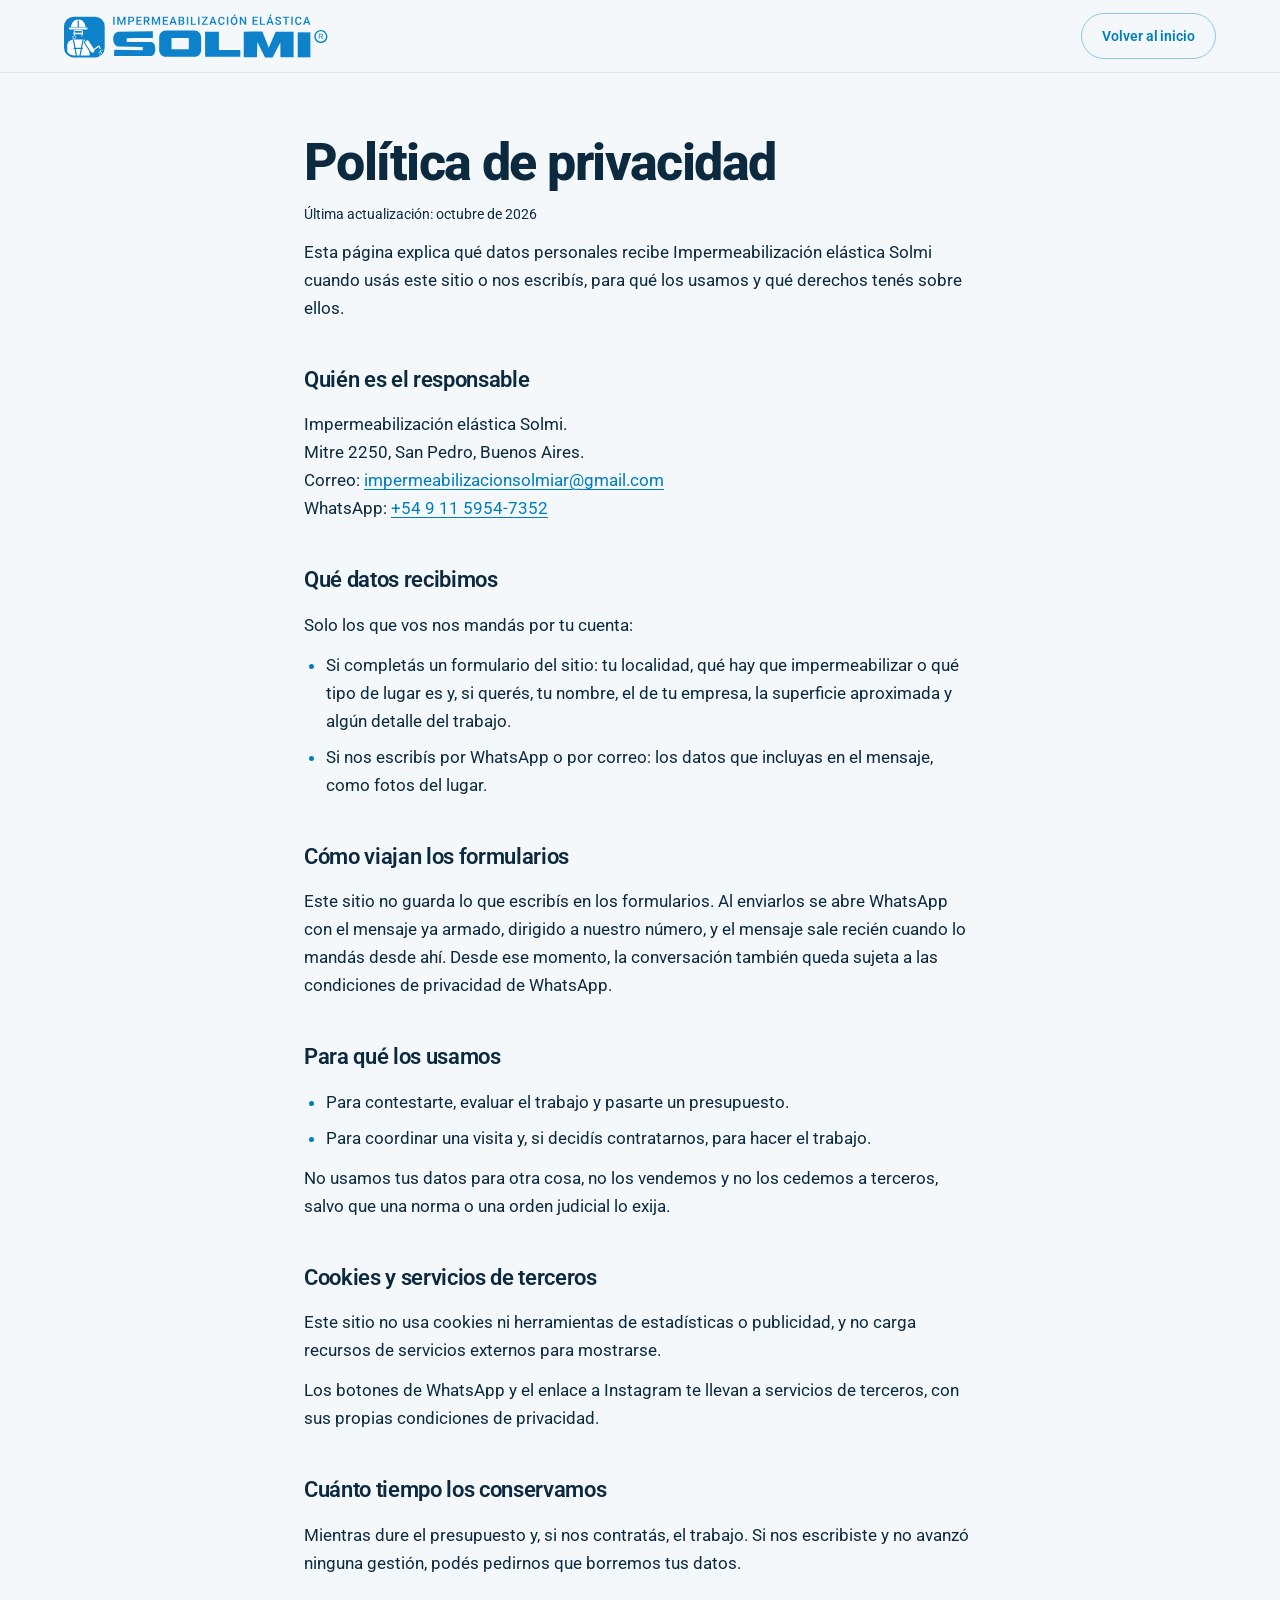
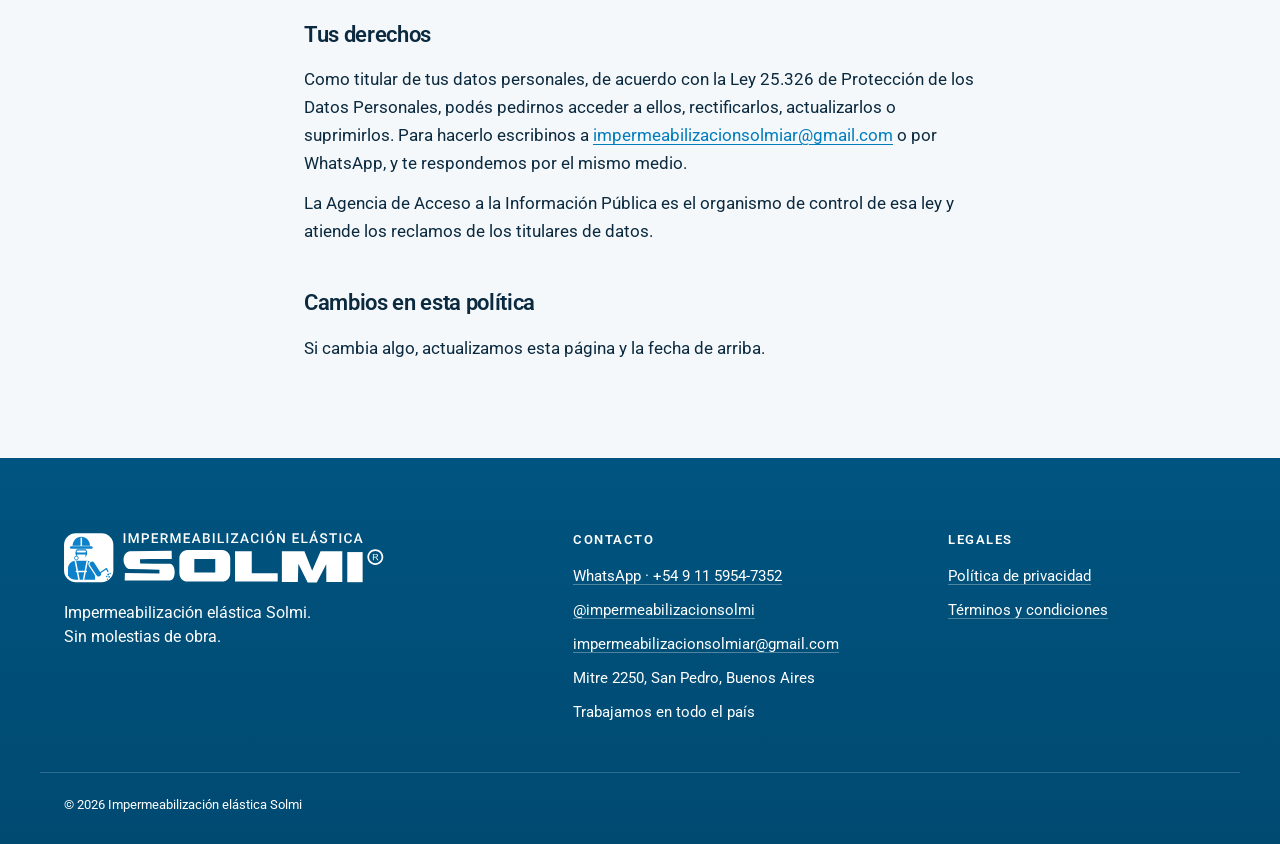
==== commit f93b6d7e: "Logo nuevo: sello del aplicador con «Impermeabilización elástica» arriba de SOLMI Co-Authored-By: Cl" ====
--- a/politica-de-privacidad/index.html
+++ b/politica-de-privacidad/index.html
@@ -28,7 +28,7 @@
 <body>
     <header class="legal-nav">
         <div class="container">
-            <a href="../" aria-label="Volver al inicio"><img src="../assets/img/logo-solmi-bajada.svg" alt="Impermeabilización elástica Solmi" width="1105" height="152"></a>
+            <a href="../" aria-label="Volver al inicio"><img src="../assets/img/logo-solmi-sello.svg" alt="Impermeabilización elástica Solmi" width="930" height="155"></a>
             <a href="../" class="btn btn-sm btn-line">Volver al inicio</a>
         </div>
     </header>
@@ -79,7 +79,7 @@
     <footer class="foot">
         <div class="container foot-grid">
             <div class="foot-brand">
-                <img src="../assets/img/logo-solmi-bajada-blanco.svg" alt="Impermeabilización elástica Solmi" width="1105" height="152">
+                <img src="../assets/img/logo-solmi-sello-blanco.svg" alt="Impermeabilización elástica Solmi" width="930" height="155">
                 <p>Impermeabilización elástica Solmi.<br>Sin molestias de obra.</p>
             </div>
             <div>
--- a/index.css
+++ b/index.css
@@ -138,7 +138,7 @@
 }
 .nav-container { display: flex; justify-content: space-between; align-items: center; }
 .brand { display: flex; align-items: center; }
-.nav .logo { height: 44px; width: auto; }  /* logo con la bajada «Impermeabilización elástica» (2026-10-14): SOLMI queda del mismo tamaño que antes */
+.nav .logo { height: 44px; width: auto; }  /* logo sello con «Impermeabilización elástica» arriba de SOLMI (2026-10-19) */
 .nav-links { display: flex; gap: 32px; align-items: center; font-weight: 400; font-size: 15px; }
 .nav-links a:not(.btn) { color: var(--tinta); transition: color 0.2s; }
 .nav-links a:not(.btn):hover { color: var(--azul); }
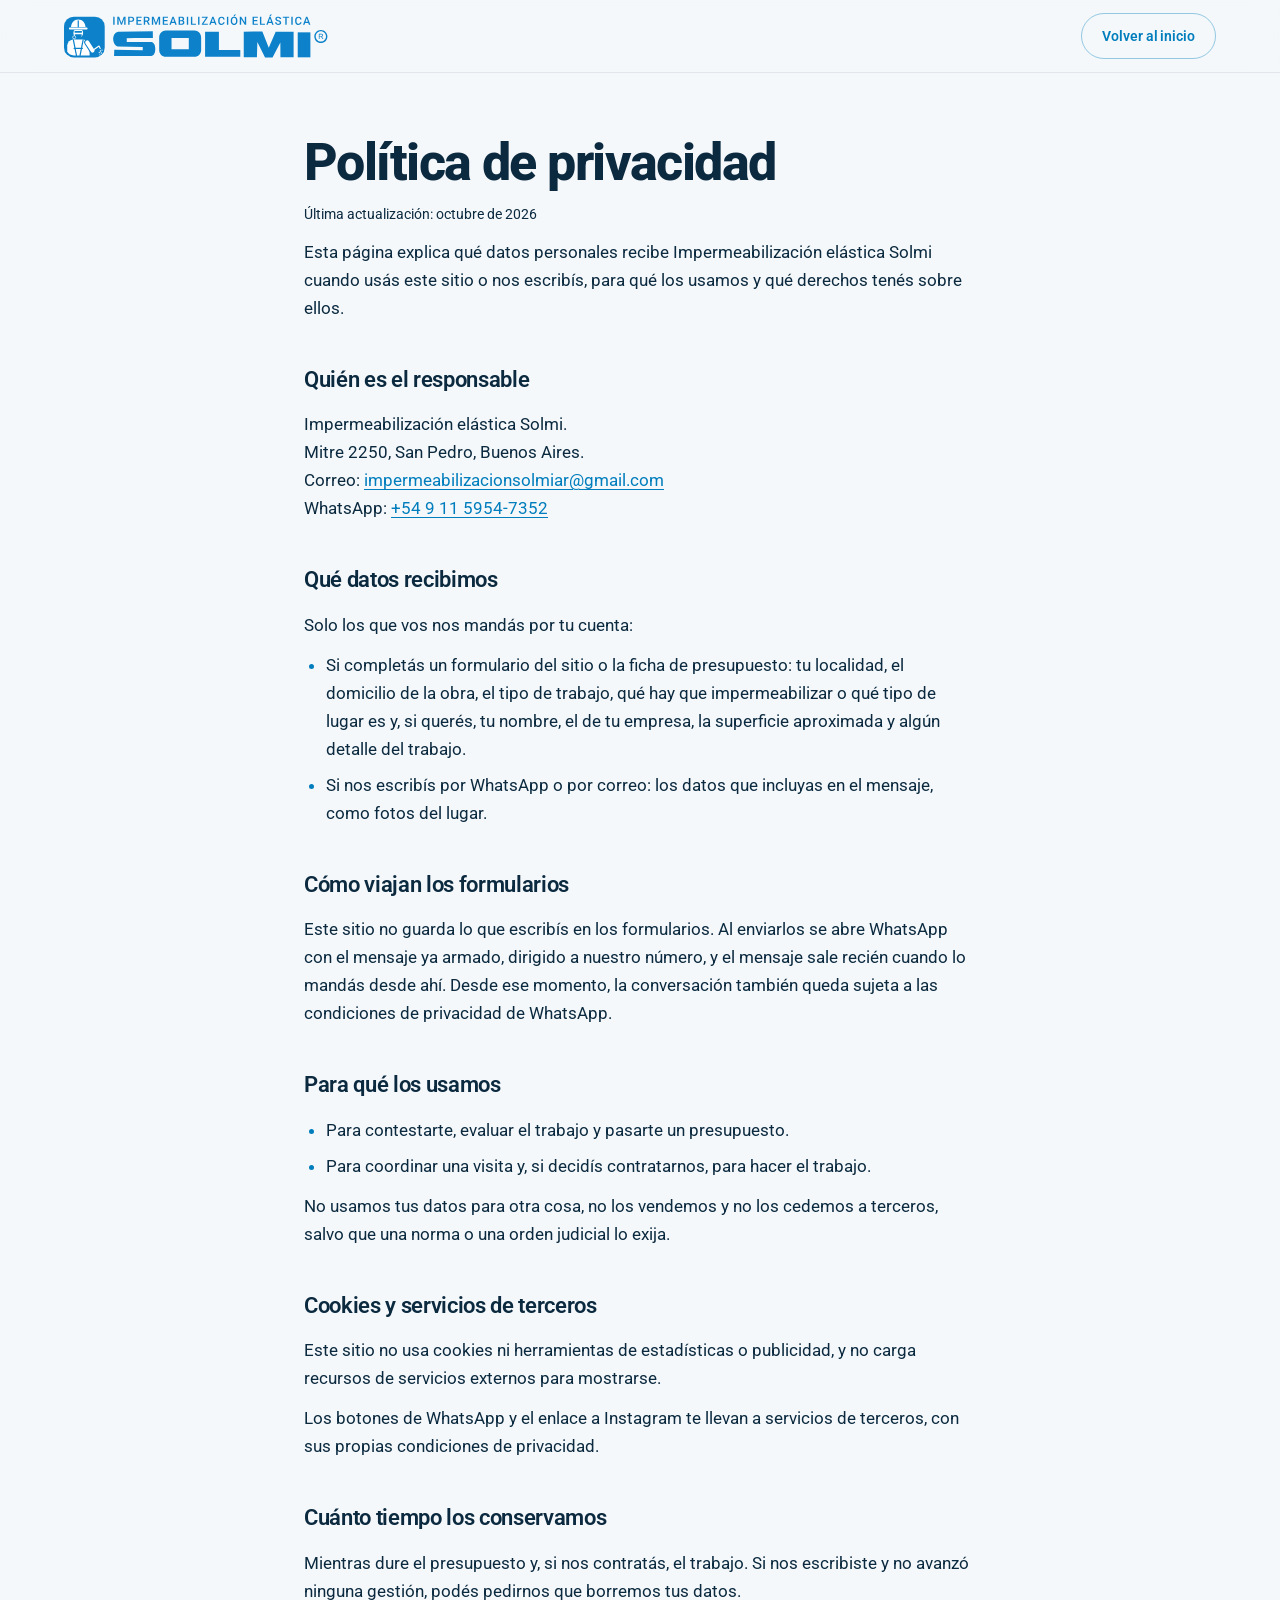
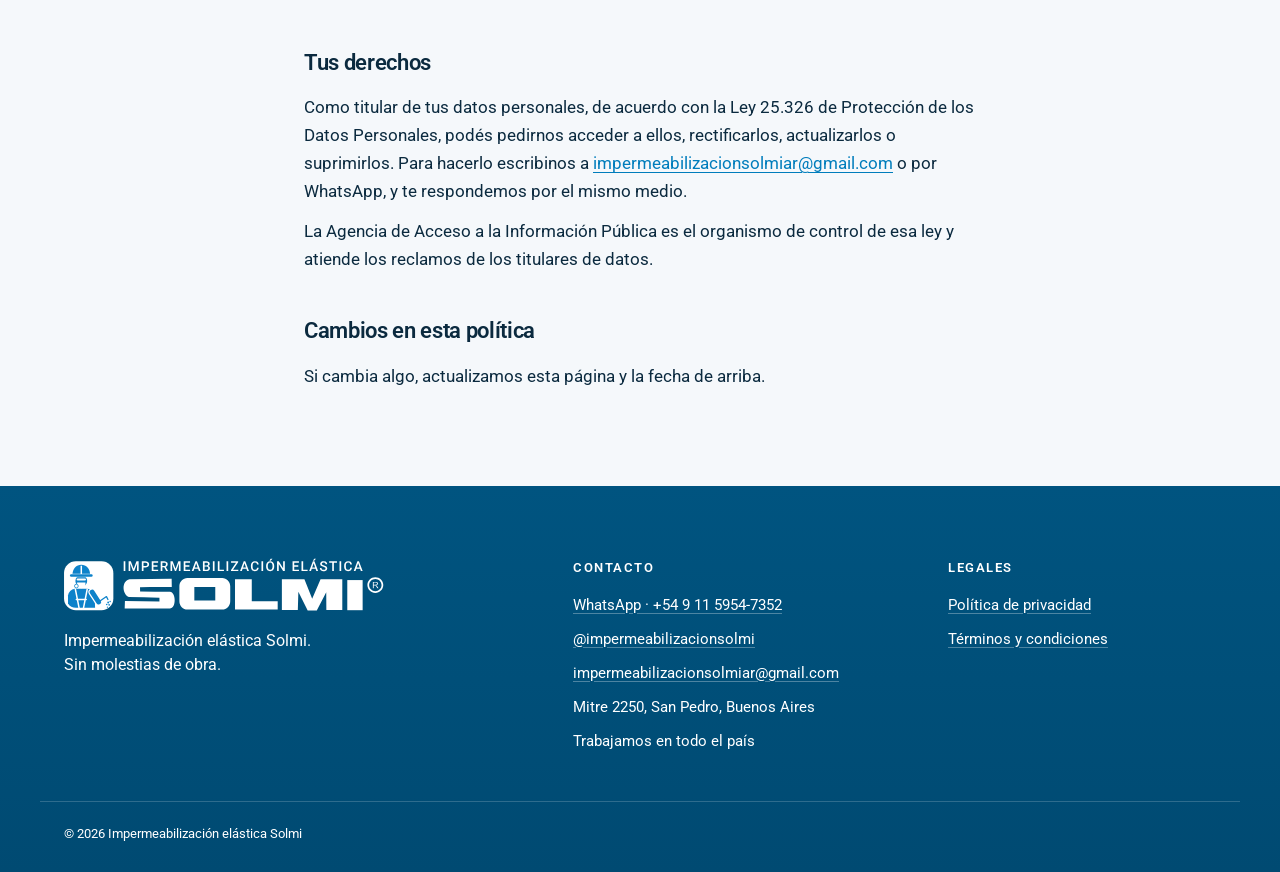
==== commit 02254f0a: "Presupuesto online: ficha con domicilio y tipo de trabajo + página para aceptar el presupuesto Co-Au" ====
--- a/politica-de-privacidad/index.html
+++ b/politica-de-privacidad/index.html
@@ -45,7 +45,7 @@
 <h2>Qué datos recibimos</h2>
 <p>Solo los que vos nos mandás por tu cuenta:</p>
 <ul>
-    <li>Si completás un formulario del sitio: tu localidad, qué hay que impermeabilizar o qué tipo de lugar es y, si querés, tu nombre, el de tu empresa, la superficie aproximada y algún detalle del trabajo.</li>
+    <li>Si completás un formulario del sitio o la ficha de presupuesto: tu localidad, el domicilio de la obra, el tipo de trabajo, qué hay que impermeabilizar o qué tipo de lugar es y, si querés, tu nombre, el de tu empresa, la superficie aproximada y algún detalle del trabajo.</li>
     <li>Si nos escribís por WhatsApp o por correo: los datos que incluyas en el mensaje, como fotos del lugar.</li>
 </ul>
 
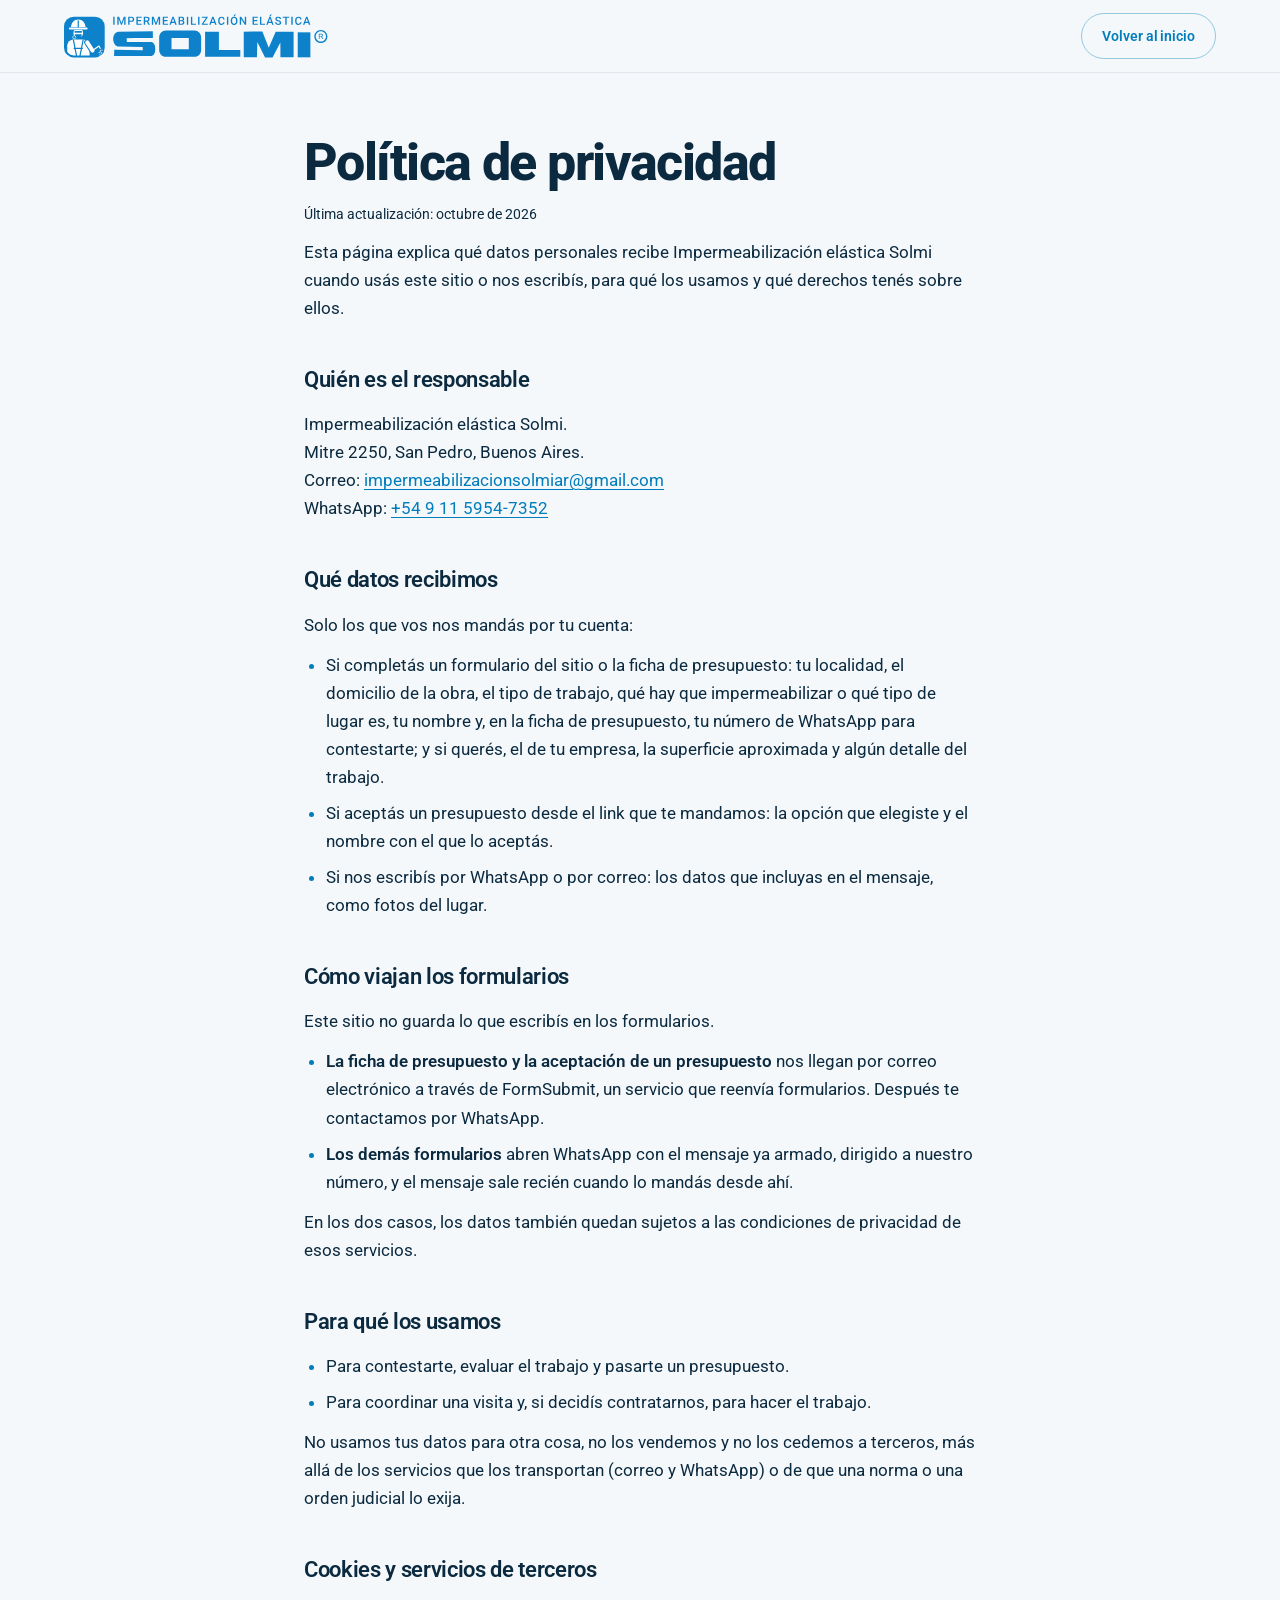
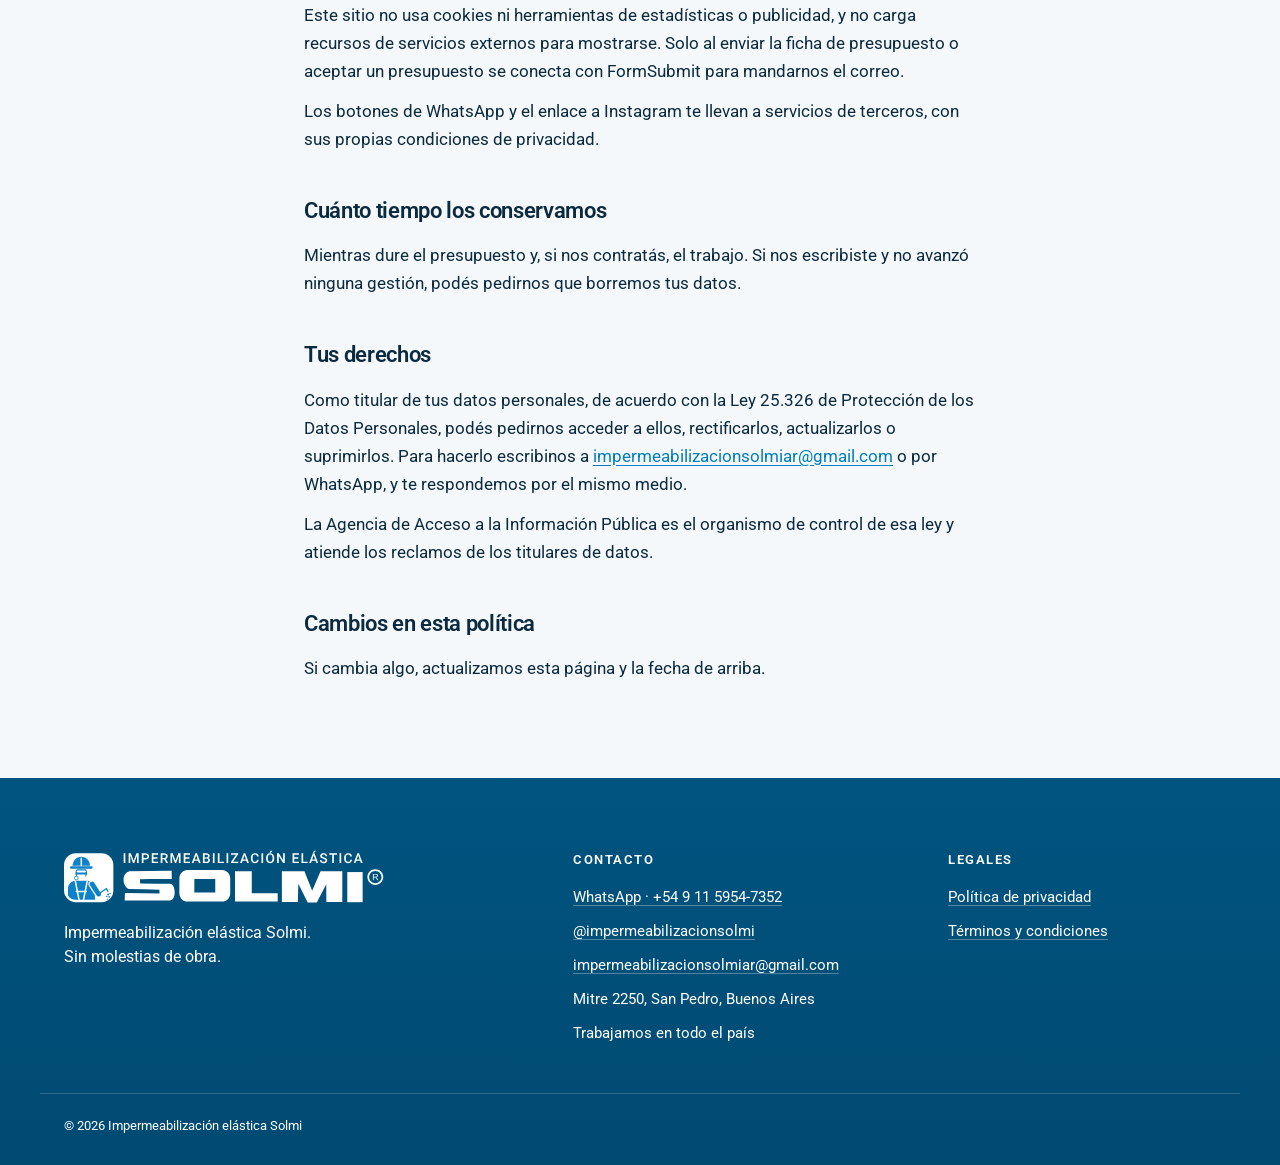
==== commit a3a29560: "Ficha y aceptación del presupuesto llegan por mail (FormSubmit); Víctor contacta por WhatsApp Co-Aut" ====
--- a/politica-de-privacidad/index.html
+++ b/politica-de-privacidad/index.html
@@ -45,22 +45,28 @@
 <h2>Qué datos recibimos</h2>
 <p>Solo los que vos nos mandás por tu cuenta:</p>
 <ul>
-    <li>Si completás un formulario del sitio o la ficha de presupuesto: tu localidad, el domicilio de la obra, el tipo de trabajo, qué hay que impermeabilizar o qué tipo de lugar es y, si querés, tu nombre, el de tu empresa, la superficie aproximada y algún detalle del trabajo.</li>
+    <li>Si completás un formulario del sitio o la ficha de presupuesto: tu localidad, el domicilio de la obra, el tipo de trabajo, qué hay que impermeabilizar o qué tipo de lugar es, tu nombre y, en la ficha de presupuesto, tu número de WhatsApp para contestarte; y si querés, el de tu empresa, la superficie aproximada y algún detalle del trabajo.</li>
+    <li>Si aceptás un presupuesto desde el link que te mandamos: la opción que elegiste y el nombre con el que lo aceptás.</li>
     <li>Si nos escribís por WhatsApp o por correo: los datos que incluyas en el mensaje, como fotos del lugar.</li>
 </ul>
 
 <h2>Cómo viajan los formularios</h2>
-<p>Este sitio no guarda lo que escribís en los formularios. Al enviarlos se abre WhatsApp con el mensaje ya armado, dirigido a nuestro número, y el mensaje sale recién cuando lo mandás desde ahí. Desde ese momento, la conversación también queda sujeta a las condiciones de privacidad de WhatsApp.</p>
+<p>Este sitio no guarda lo que escribís en los formularios.</p>
+<ul>
+    <li><b>La ficha de presupuesto y la aceptación de un presupuesto</b> nos llegan por correo electrónico a través de FormSubmit, un servicio que reenvía formularios. Después te contactamos por WhatsApp.</li>
+    <li><b>Los demás formularios</b> abren WhatsApp con el mensaje ya armado, dirigido a nuestro número, y el mensaje sale recién cuando lo mandás desde ahí.</li>
+</ul>
+<p>En los dos casos, los datos también quedan sujetos a las condiciones de privacidad de esos servicios.</p>
 
 <h2>Para qué los usamos</h2>
 <ul>
     <li>Para contestarte, evaluar el trabajo y pasarte un presupuesto.</li>
     <li>Para coordinar una visita y, si decidís contratarnos, para hacer el trabajo.</li>
 </ul>
-<p>No usamos tus datos para otra cosa, no los vendemos y no los cedemos a terceros, salvo que una norma o una orden judicial lo exija.</p>
+<p>No usamos tus datos para otra cosa, no los vendemos y no los cedemos a terceros, más allá de los servicios que los transportan (correo y WhatsApp) o de que una norma o una orden judicial lo exija.</p>
 
 <h2>Cookies y servicios de terceros</h2>
-<p>Este sitio no usa cookies ni herramientas de estadísticas o publicidad, y no carga recursos de servicios externos para mostrarse.</p>
+<p>Este sitio no usa cookies ni herramientas de estadísticas o publicidad, y no carga recursos de servicios externos para mostrarse. Solo al enviar la ficha de presupuesto o aceptar un presupuesto se conecta con FormSubmit para mandarnos el correo.</p>
 <p>Los botones de WhatsApp y el enlace a Instagram te llevan a servicios de terceros, con sus propias condiciones de privacidad.</p>
 
 <h2>Cuánto tiempo los conservamos</h2>
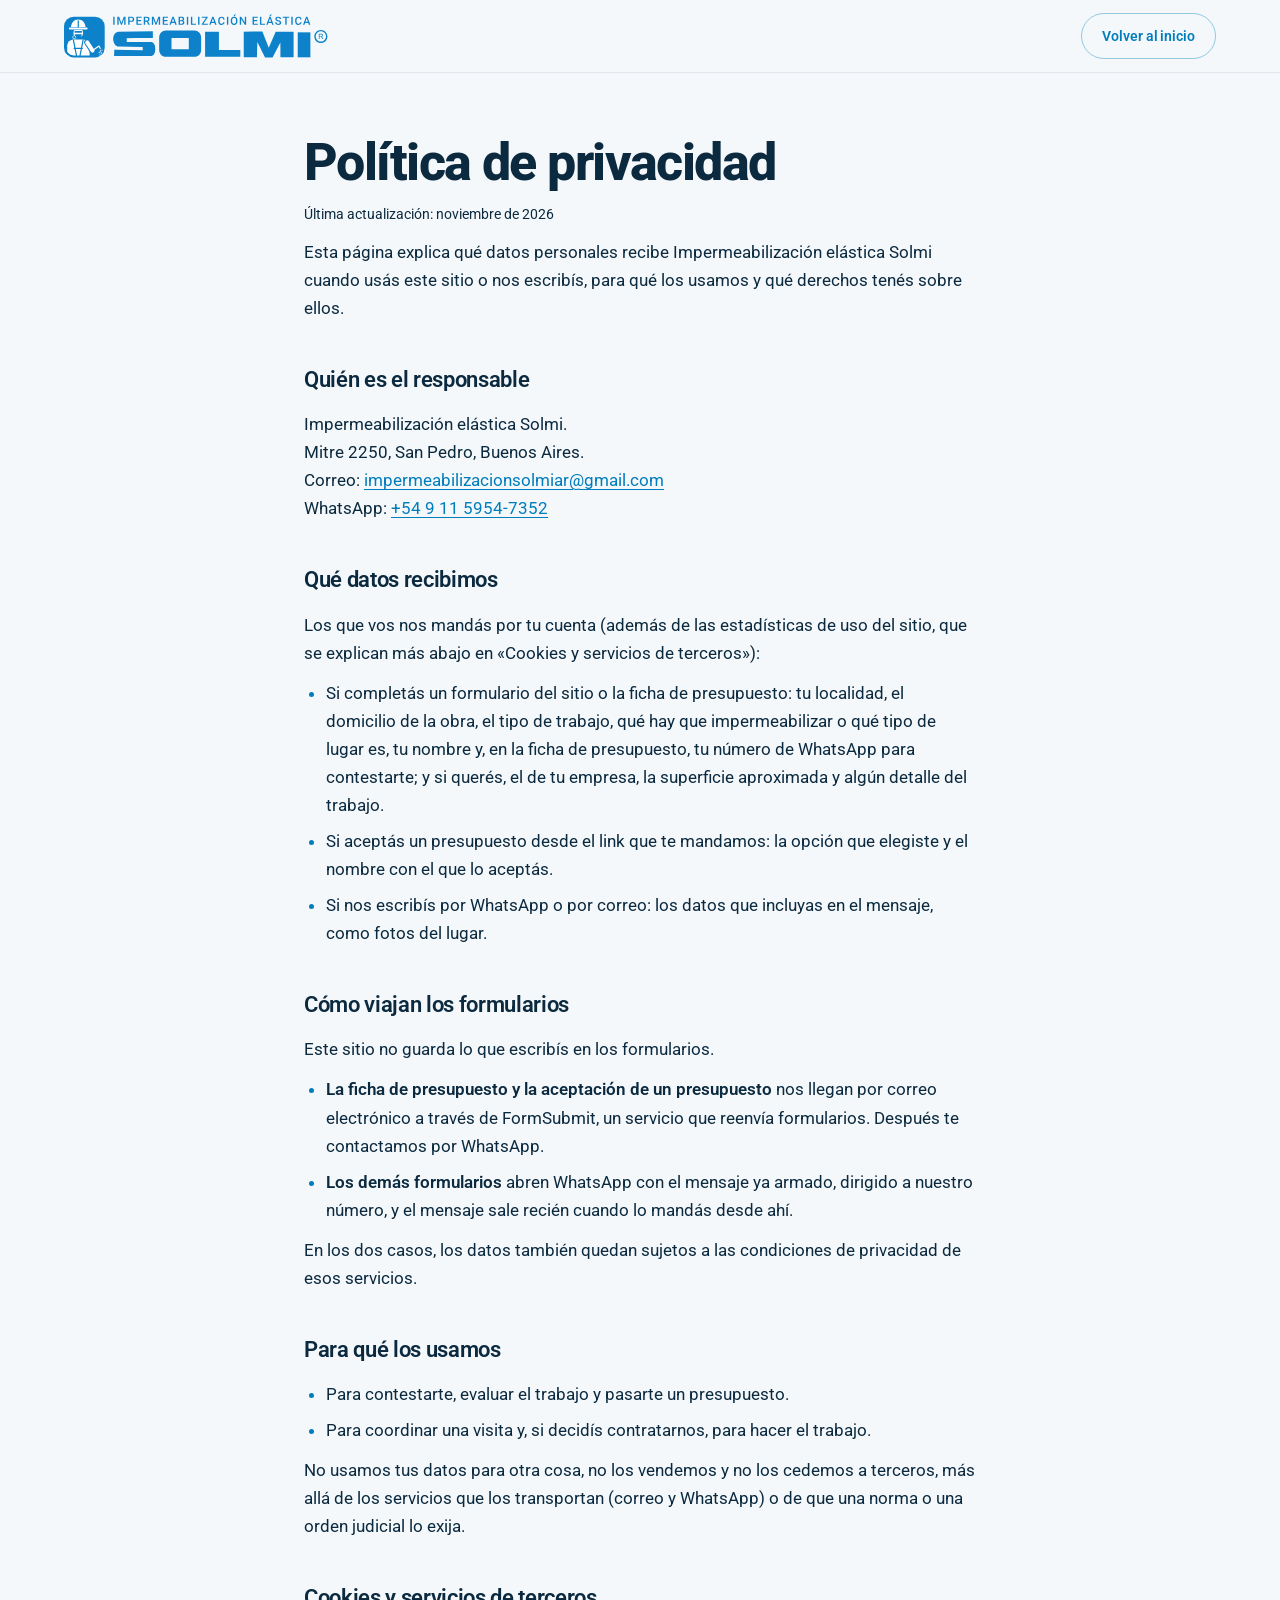
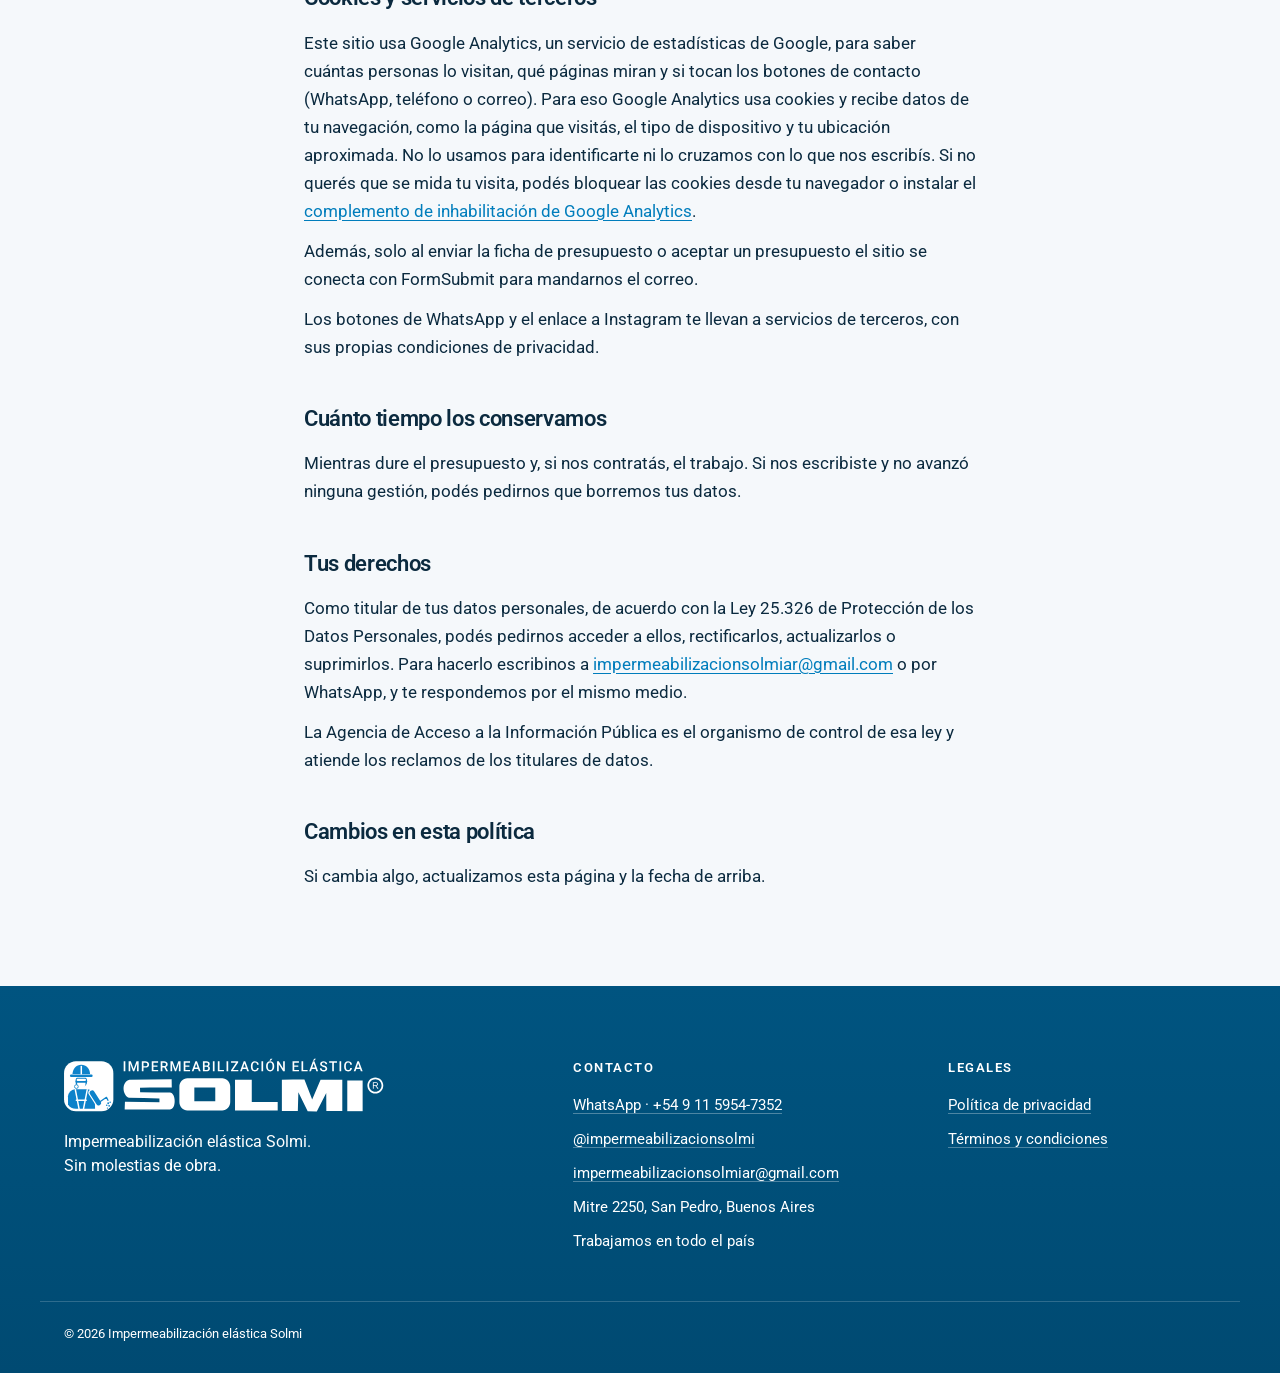
==== commit 7e626811: "Política de privacidad: se avisa que el sitio usa Google Analytics Co-Authored-By: Claude Sonnet 5.5" ====
--- a/politica-de-privacidad/index.html
+++ b/politica-de-privacidad/index.html
@@ -3,8 +3,16 @@
 <head>
     <meta charset="UTF-8">
     <meta name="viewport" content="width=device-width, initial-scale=1.0">
+    <link rel="canonical" href="https://xn--impermeabilizacinelsticasolmi-ync86c.com.ar/politica-de-privacidad/">
+    <!-- Google Analytics (cuenta de Impermeabilización elástica Solmi) -->
+    <script async src="https://www.googletagmanager.com/gtm.js?id=G-W3YY8VCQ1C"></script>
+    <script>
+      window.dataLayer = window.dataLayer || [];
+      function gtag(){dataLayer.push(arguments);}
+      gtag('js', new Date());
+    </script>
+    <script src="../analytics.js" defer></script>
     <title>Política de privacidad · Impermeabilización elástica Solmi</title>
-    <meta name="robots" content="noindex">
     <meta name="theme-color" content="#007DBC">
     <link rel="icon" href="../assets/img/favicon.svg" type="image/svg+xml">
     <link rel="apple-touch-icon" href="../assets/img/apple-touch-icon.png">
@@ -36,14 +44,14 @@
         <div class="container legal-body">
 
 <h1>Política de privacidad</h1>
-<p class="legal-fecha">Última actualización: octubre de 2026</p>
+<p class="legal-fecha">Última actualización: noviembre de 2026</p>
 <p>Esta página explica qué datos personales recibe Impermeabilización elástica Solmi cuando usás este sitio o nos escribís, para qué los usamos y qué derechos tenés sobre ellos.</p>
 
 <h2>Quién es el responsable</h2>
 <p>Impermeabilización elástica Solmi.<br>Mitre 2250, San Pedro, Buenos Aires.<br>Correo: <a href="mailto:impermeabilizacionsolmiar@gmail.com">impermeabilizacionsolmiar@gmail.com</a><br>WhatsApp: <a href="https://wa.me/5491159547352?text=Hola%2C%20vengo%20de%20la%20web%20de%20Impermeabilizaci%C3%B3n%20el%C3%A1stica%20Solmi." target="_blank" rel="noopener">+54 9 11 5954-7352</a></p>
 
 <h2>Qué datos recibimos</h2>
-<p>Solo los que vos nos mandás por tu cuenta:</p>
+<p>Los que vos nos mandás por tu cuenta (además de las estadísticas de uso del sitio, que se explican más abajo en «Cookies y servicios de terceros»):</p>
 <ul>
     <li>Si completás un formulario del sitio o la ficha de presupuesto: tu localidad, el domicilio de la obra, el tipo de trabajo, qué hay que impermeabilizar o qué tipo de lugar es, tu nombre y, en la ficha de presupuesto, tu número de WhatsApp para contestarte; y si querés, el de tu empresa, la superficie aproximada y algún detalle del trabajo.</li>
     <li>Si aceptás un presupuesto desde el link que te mandamos: la opción que elegiste y el nombre con el que lo aceptás.</li>
@@ -66,7 +74,8 @@
 <p>No usamos tus datos para otra cosa, no los vendemos y no los cedemos a terceros, más allá de los servicios que los transportan (correo y WhatsApp) o de que una norma o una orden judicial lo exija.</p>
 
 <h2>Cookies y servicios de terceros</h2>
-<p>Este sitio no usa cookies ni herramientas de estadísticas o publicidad, y no carga recursos de servicios externos para mostrarse. Solo al enviar la ficha de presupuesto o aceptar un presupuesto se conecta con FormSubmit para mandarnos el correo.</p>
+<p>Este sitio usa Google Analytics, un servicio de estadísticas de Google, para saber cuántas personas lo visitan, qué páginas miran y si tocan los botones de contacto (WhatsApp, teléfono o correo). Para eso Google Analytics usa cookies y recibe datos de tu navegación, como la página que visitás, el tipo de dispositivo y tu ubicación aproximada. No lo usamos para identificarte ni lo cruzamos con lo que nos escribís. Si no querés que se mida tu visita, podés bloquear las cookies desde tu navegador o instalar el <a href="https://tools.google.com/dlpage/gaoptout" target="_blank" rel="noopener">complemento de inhabilitación de Google Analytics</a>.</p>
+<p>Además, solo al enviar la ficha de presupuesto o aceptar un presupuesto el sitio se conecta con FormSubmit para mandarnos el correo.</p>
 <p>Los botones de WhatsApp y el enlace a Instagram te llevan a servicios de terceros, con sus propias condiciones de privacidad.</p>
 
 <h2>Cuánto tiempo los conservamos</h2>
--- a/index.css
+++ b/index.css
@@ -261,6 +261,9 @@
     width: auto;
     object-fit: contain;
     filter: drop-shadow(0 24px 30px rgba(0, 50, 80, 0.25));
+    /* La foto corta en las rodillas: se funde abajo en vez de terminar de golpe */
+    -webkit-mask-image: linear-gradient(to bottom, #000 82%, transparent 100%);
+    mask-image: linear-gradient(to bottom, #000 82%, transparent 100%);
 }
 .chip {
     position: absolute;
@@ -279,7 +282,7 @@
 }
 .chip i { width: 10px; height: 10px; border-radius: 50%; background: var(--azul); flex: none; }
 .chip.c1 { left: 0; top: 30%; }
-.chip.c2 { right: 0; top: 52%; }
+.chip.c2 { right: 0; top: 64%; }
 .chip.c3 { left: 6%; bottom: 14%; }
 
 /* Entrada del hero */
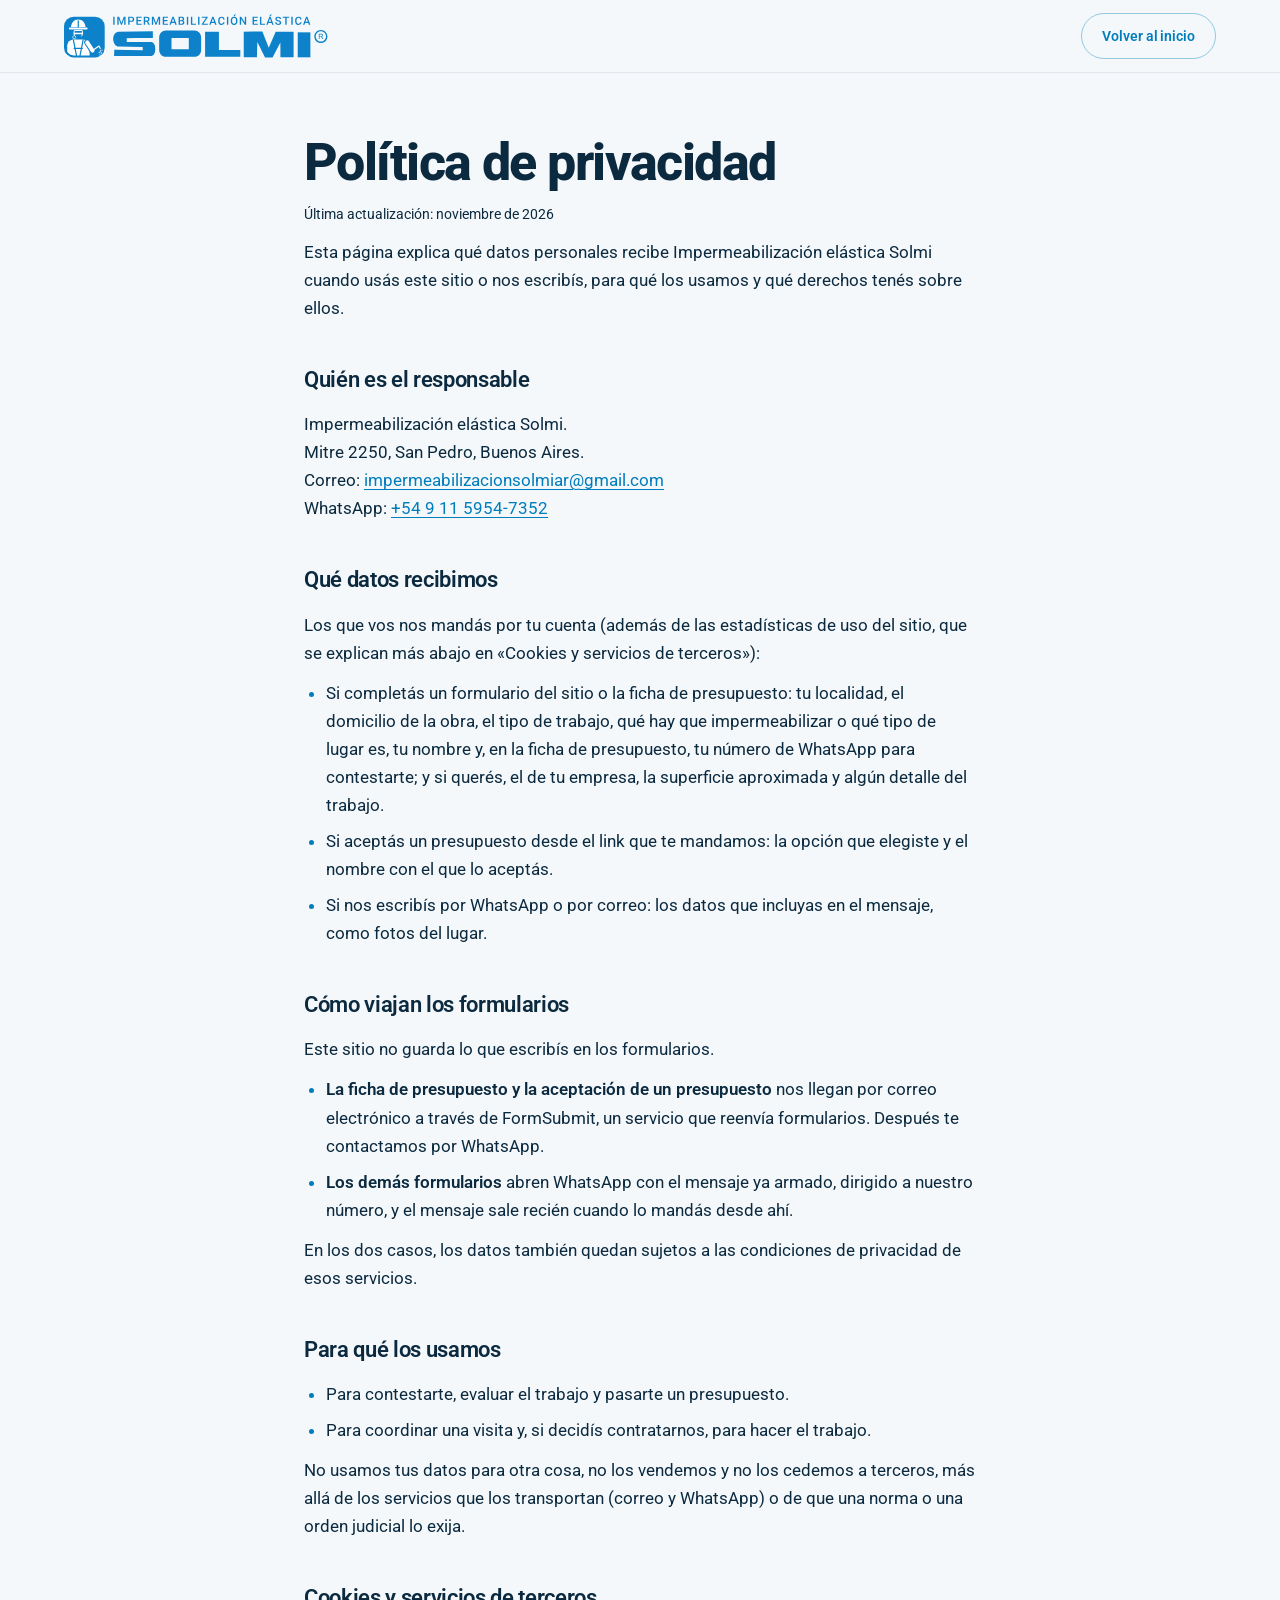
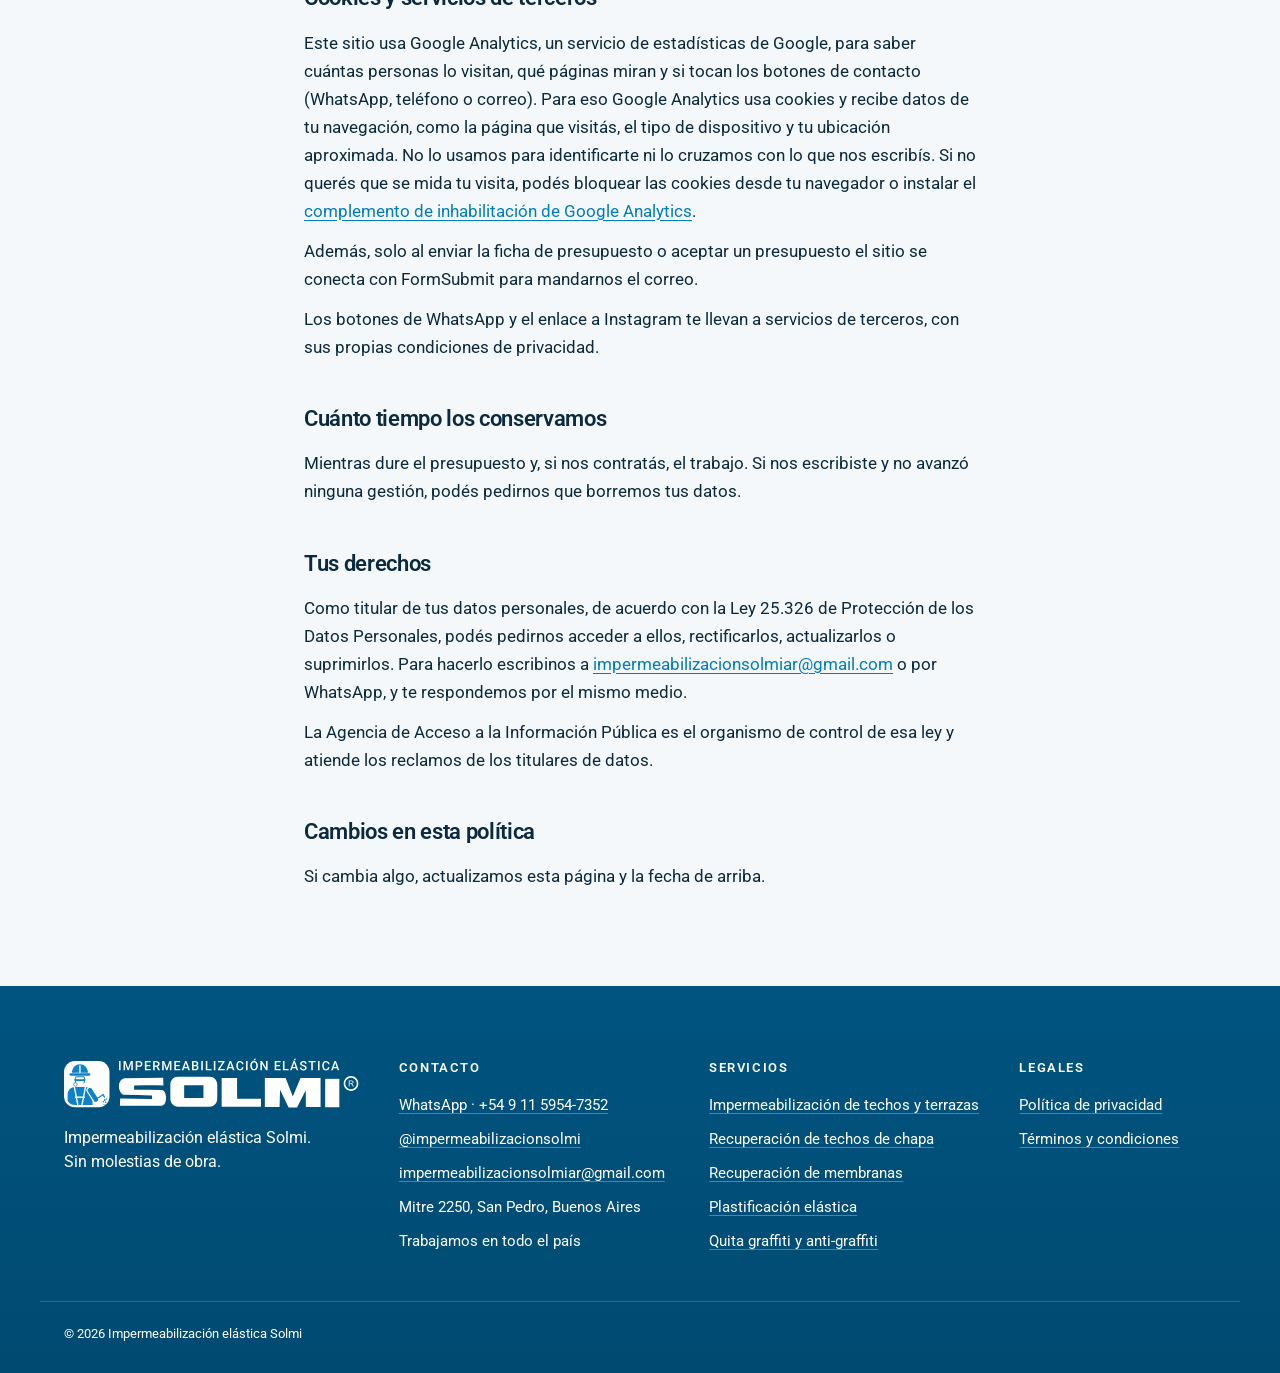
==== commit 6a496731: "Cinco páginas de servicio para SEO, enlazadas desde la home y el pie Techos y terrazas, techos de ch" ====
--- a/politica-de-privacidad/index.html
+++ b/politica-de-privacidad/index.html
@@ -16,7 +16,7 @@
     <meta name="theme-color" content="#007DBC">
     <link rel="icon" href="../assets/img/favicon.svg" type="image/svg+xml">
     <link rel="apple-touch-icon" href="../assets/img/apple-touch-icon.png">
-    <link rel="stylesheet" href="../index.css?v=20261014">
+    <link rel="stylesheet" href="../index.css?v=20261108">
     <style>
         .legal-nav { position: sticky; top: 0; z-index: 10; background: rgba(245, 248, 251, 0.92); backdrop-filter: blur(14px); -webkit-backdrop-filter: blur(14px); box-shadow: 0 1px 0 rgba(11, 42, 63, 0.08); }
         .legal-nav .container { display: flex; align-items: center; justify-content: space-between; height: 72px; }
@@ -108,6 +108,16 @@
                 </ul>
             </div>
             <div>
+                <h3>Servicios</h3>
+                <ul>
+                    <li><a href="../impermeabilizacion-de-techos-y-terrazas/">Impermeabilización de techos y terrazas</a></li>
+                    <li><a href="../recuperacion-de-techos-de-chapa/">Recuperación de techos de chapa</a></li>
+                    <li><a href="../recuperacion-de-membranas/">Recuperación de membranas</a></li>
+                    <li><a href="../plastificacion-de-pisos-y-piletas/">Plastificación elástica</a></li>
+                    <li><a href="../quita-graffiti-y-anti-graffiti/">Quita graffiti y anti-graffiti</a></li>
+                </ul>
+            </div>
+            <div>
                 <h3>Legales</h3>
                 <ul>
                     <li><a href="../politica-de-privacidad/">Política de privacidad</a></li>
--- a/index.css
+++ b/index.css
@@ -519,6 +519,12 @@
 .what-num { font-size: 15px; font-weight: 600; letter-spacing: 0.06em; color: var(--white); }
 .what-row h3 { font-size: clamp(22px, 2.1vw, 30px); font-weight: 600; letter-spacing: -0.02em; line-height: 1.15; }
 .what-row p { font-size: 17px; line-height: 1.55; color: var(--white); max-width: 52ch; }
+/* cada servicio lleva a su página (2026-11-08) */
+.what-row h3 a { color: inherit; text-decoration: underline; text-decoration-color: transparent; text-underline-offset: 5px; text-decoration-thickness: 2px; transition: text-decoration-color 0.25s; }
+.what-row h3 a::after { content: "→"; display: inline-block; margin-left: 10px; font-weight: 600; transition: transform 0.35s var(--ease); }
+.what-row h3 a:hover { text-decoration-color: currentColor; }
+.what-row:hover h3 a::after, .what-row h3 a:focus-visible::after { transform: translateX(5px); }
+.what-row h3 a:focus-visible { outline: 2px solid currentColor; outline-offset: 4px; border-radius: 4px; }
 
 .what-cta {
     margin-top: 48px;
@@ -980,7 +986,7 @@
     color: var(--white);
     padding: 72px 0 28px;
 }
-.foot-grid { display: grid; grid-template-columns: 1.4fr 1fr 0.8fr; gap: 40px; }
+.foot-grid { display: grid; grid-template-columns: 1.2fr 1.1fr 1.1fr 0.8fr; gap: 40px; }
 .foot-brand img { width: 320px; max-width: 100%; height: auto; }
 .foot-brand p { margin-top: 18px; font-size: 16px; line-height: 1.5; }
 .foot h3 { font-size: 13px; font-weight: 600; letter-spacing: 0.12em; text-transform: uppercase; color: var(--white); }
